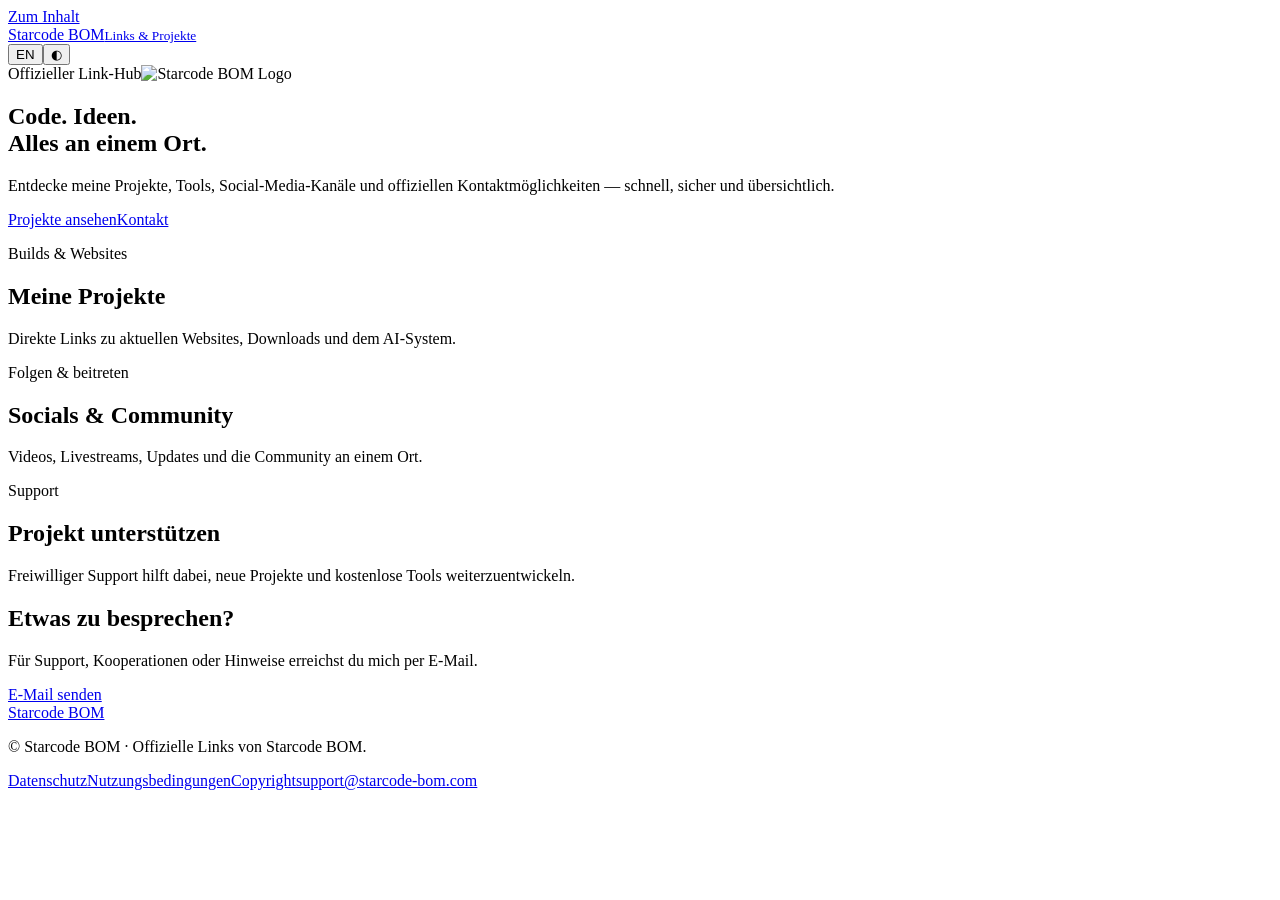
==== docs/index.html @ 37e94f0f "Add files via upload" ====
<!doctype html><html lang="de"><head><meta charset="utf-8"><meta name="viewport" content="width=device-width,initial-scale=1"><meta name="description" content="Alle offiziellen Projekte, Social-Media-Profile und Kontaktmöglichkeiten von Starcode BOM."><meta name="theme-color" content="#07090d"><meta property="og:title" content="Starcode BOM — Links & Projekte"><meta property="og:description" content="Projekte, Tools, Socials und Kontakt — alles an einem Ort."><meta property="og:type" content="website"><title>Starcode BOM — Links & Projekte</title><link rel="icon" href="assets/img/favicon.svg" type="image/svg+xml"><link rel="stylesheet" href="assets/css/base.css"></head><body data-page="home">
<a class="skip" href="#content">Zum Inhalt</a><div class="background" aria-hidden="true"><span class="orb one"></span><span class="orb two"></span><span class="orb three"></span></div>
<header class="header"><nav class="nav container" aria-label="Hauptnavigation"><a class="brand" href="index.html"><img src="assets/img/logo.svg" alt=""><span>Starcode BOM<small data-t="tag">Links & Projekte</small></span></a><div class="nav-actions"><button class="control" type="button" data-lang>EN</button><button class="control icon" type="button" data-theme aria-label="Farbschema wechseln">◐</button></div></nav></header>
<main id="content"><section class="hero container"><span class="pill reveal"><span class="dot"></span><span data-t="status">Offizieller Link-Hub</span></span><img class="hero-logo reveal" src="assets/img/logo.svg" alt="Starcode BOM Logo"><h1 class="reveal"><span data-t="titleA">Code. Ideen.</span><br><span class="gradient" data-t="titleB">Alles an einem Ort.</span></h1><p class="hero-copy reveal" data-t="hero">Entdecke meine Projekte, Tools, Social-Media-Kanäle und offiziellen Kontaktmöglichkeiten — schnell, sicher und übersichtlich.</p><div class="actions reveal"><a class="button primary" href="#projects" data-t="projectsBtn">Projekte ansehen</a><a class="button" href="#contact" data-t="contactBtn">Kontakt</a></div></section>
<section class="section container" id="projects"><div class="section-head reveal"><div><p class="eyebrow" data-t="projectsEye">Builds & Websites</p><h2 data-t="projectsTitle">Meine Projekte</h2></div><p data-t="projectsCopy">Direkte Links zu aktuellen Websites, Downloads und dem AI-System.</p></div><div class="grid" data-grid="project"></div></section>
<section class="section container"><div class="section-head reveal"><div><p class="eyebrow" data-t="socialEye">Folgen & beitreten</p><h2 data-t="socialTitle">Socials & Community</h2></div><p data-t="socialCopy">Videos, Livestreams, Updates und die Community an einem Ort.</p></div><div class="grid" data-grid="social"></div></section>
<section class="section container"><div class="section-head reveal"><div><p class="eyebrow" data-t="supportEye">Support</p><h2 data-t="supportTitle">Projekt unterstützen</h2></div><p data-t="supportCopy">Freiwilliger Support hilft dabei, neue Projekte und kostenlose Tools weiterzuentwickeln.</p></div><div class="grid" data-grid="support"></div></section>
<section class="section container" id="contact"><div class="contact reveal"><div><h2 data-t="contactTitle">Etwas zu besprechen?</h2><p data-t="contactCopy">Für Support, Kooperationen oder Hinweise erreichst du mich per E-Mail.</p></div><a class="button primary" data-email href="mailto:support@starcode-bom.com" data-t="emailBtn">E-Mail senden</a></div></section></main>
<footer class="footer"><div class="container footer-inner"><div><a class="brand" href="index.html"><img src="assets/img/logo.svg" alt=""><span>Starcode BOM</span></a><p class="footer-note">© <span data-year></span> Starcode BOM · <span data-t="footer">Offizielle Links von Starcode BOM.</span></p></div><div class="footer-links"><a href="privacy.html" data-t="privacy">Datenschutz</a><a href="terms.html" data-t="terms">Nutzungsbedingungen</a><a href="copyright.html" data-t="copyright">Copyright</a><a data-email href="mailto:support@starcode-bom.com">support@starcode-bom.com</a></div></div></footer><div class="toast" role="status" aria-live="polite"></div><noscript><p class="container">Für Übersetzung, Theme und Link-Karten muss JavaScript aktiviert sein.</p></noscript><script type="module" src="assets/js/app.js"></script></body></html>
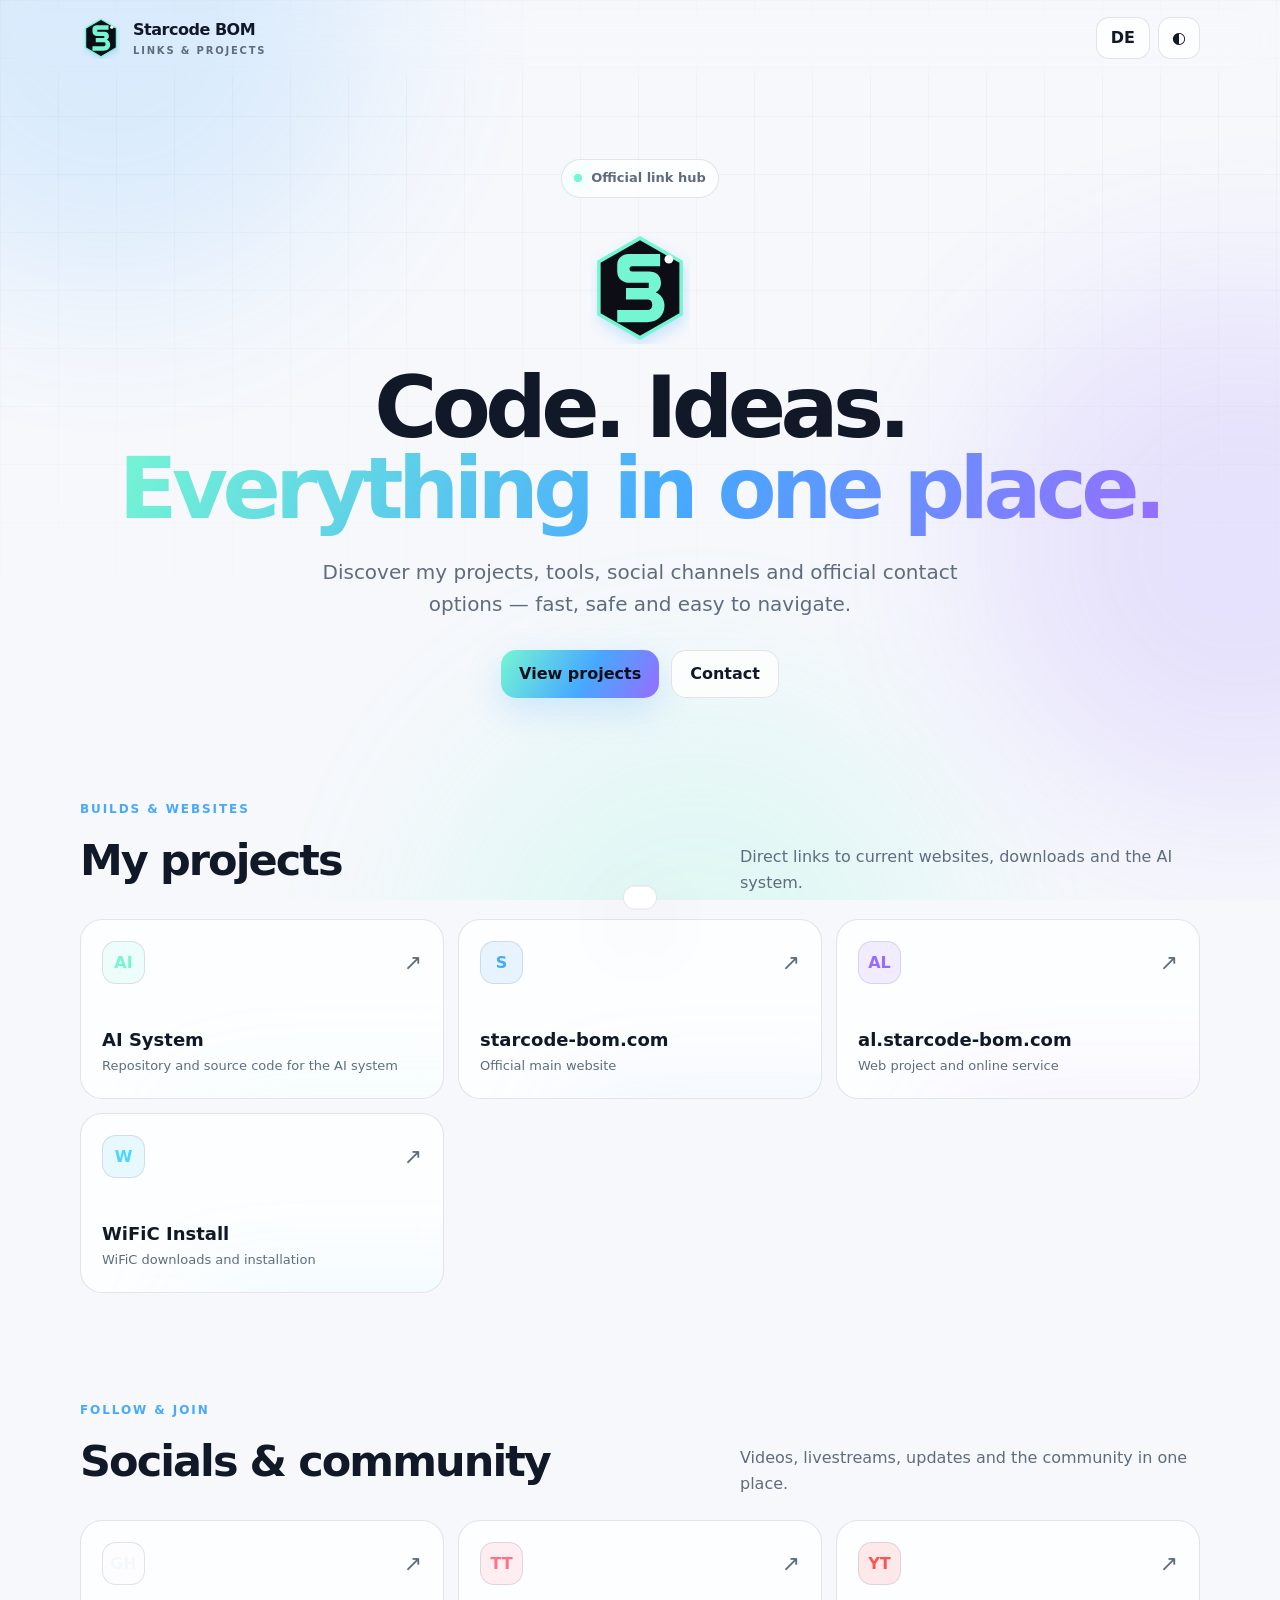
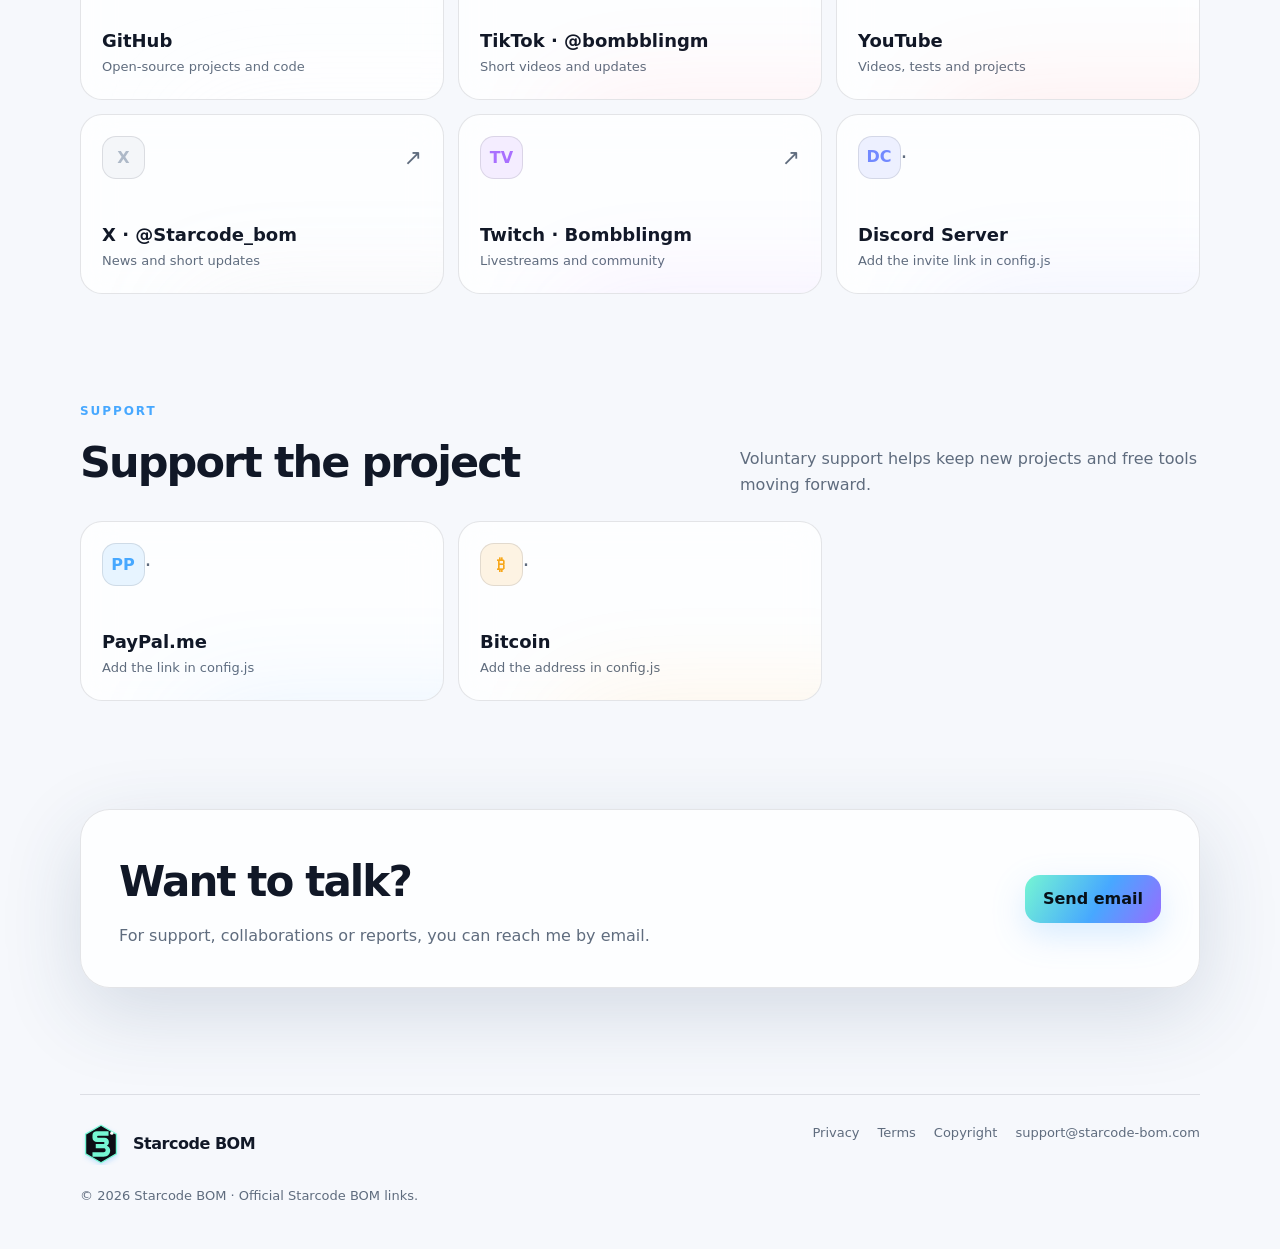
==== commit e4c0cf40: "Update index.html" ====
--- a/docs/index.html
+++ b/docs/index.html
@@ -1,9 +1,9 @@
-<!doctype html><html lang="de"><head><meta charset="utf-8"><meta name="viewport" content="width=device-width,initial-scale=1"><meta name="description" content="Alle offiziellen Projekte, Social-Media-Profile und Kontaktmöglichkeiten von Starcode BOM."><meta name="theme-color" content="#07090d"><meta property="og:title" content="Starcode BOM — Links & Projekte"><meta property="og:description" content="Projekte, Tools, Socials und Kontakt — alles an einem Ort."><meta property="og:type" content="website"><title>Starcode BOM — Links & Projekte</title><link rel="icon" href="assets/img/favicon.svg" type="image/svg+xml"><link rel="stylesheet" href="assets/css/base.css"></head><body data-page="home">
+<!doctype html><html lang="de"><head><meta charset="utf-8"><meta name="viewport" content="width=device-width,initial-scale=1"><meta name="description" content="Alle offiziellen Projekte, Social-Media-Profile und Kontaktmöglichkeiten von Starcode BOM."><meta name="theme-color" content="#07090d"><meta property="og:title" content="Starcode BOM — Links & Projekte"><meta property="og:description" content="Projekte, Tools, Socials und Kontakt — alles an einem Ort."><meta property="og:type" content="website"><title>Starcode BOM — Links & Projekte</title><link rel="icon" href="./assets/img/favicon.svg" type="image/svg+xml"><link rel="stylesheet" href="./assets/css/base.css"></head><body data-page="home">
 <a class="skip" href="#content">Zum Inhalt</a><div class="background" aria-hidden="true"><span class="orb one"></span><span class="orb two"></span><span class="orb three"></span></div>
 <header class="header"><nav class="nav container" aria-label="Hauptnavigation"><a class="brand" href="index.html"><img src="assets/img/logo.svg" alt=""><span>Starcode BOM<small data-t="tag">Links & Projekte</small></span></a><div class="nav-actions"><button class="control" type="button" data-lang>EN</button><button class="control icon" type="button" data-theme aria-label="Farbschema wechseln">◐</button></div></nav></header>
-<main id="content"><section class="hero container"><span class="pill reveal"><span class="dot"></span><span data-t="status">Offizieller Link-Hub</span></span><img class="hero-logo reveal" src="assets/img/logo.svg" alt="Starcode BOM Logo"><h1 class="reveal"><span data-t="titleA">Code. Ideen.</span><br><span class="gradient" data-t="titleB">Alles an einem Ort.</span></h1><p class="hero-copy reveal" data-t="hero">Entdecke meine Projekte, Tools, Social-Media-Kanäle und offiziellen Kontaktmöglichkeiten — schnell, sicher und übersichtlich.</p><div class="actions reveal"><a class="button primary" href="#projects" data-t="projectsBtn">Projekte ansehen</a><a class="button" href="#contact" data-t="contactBtn">Kontakt</a></div></section>
+<main id="content"><section class="hero container"><span class="pill reveal"><span class="dot"></span><span data-t="status">Offizieller Link-Hub</span></span><img class="hero-logo reveal" src="./assets/img/logo.svg" alt="Starcode BOM Logo"><h1 class="reveal"><span data-t="titleA">Code. Ideen.</span><br><span class="gradient" data-t="titleB">Alles an einem Ort.</span></h1><p class="hero-copy reveal" data-t="hero">Entdecke meine Projekte, Tools, Social-Media-Kanäle und offiziellen Kontaktmöglichkeiten — schnell, sicher und übersichtlich.</p><div class="actions reveal"><a class="button primary" href="#projects" data-t="projectsBtn">Projekte ansehen</a><a class="button" href="#contact" data-t="contactBtn">Kontakt</a></div></section>
 <section class="section container" id="projects"><div class="section-head reveal"><div><p class="eyebrow" data-t="projectsEye">Builds & Websites</p><h2 data-t="projectsTitle">Meine Projekte</h2></div><p data-t="projectsCopy">Direkte Links zu aktuellen Websites, Downloads und dem AI-System.</p></div><div class="grid" data-grid="project"></div></section>
 <section class="section container"><div class="section-head reveal"><div><p class="eyebrow" data-t="socialEye">Folgen & beitreten</p><h2 data-t="socialTitle">Socials & Community</h2></div><p data-t="socialCopy">Videos, Livestreams, Updates und die Community an einem Ort.</p></div><div class="grid" data-grid="social"></div></section>
 <section class="section container"><div class="section-head reveal"><div><p class="eyebrow" data-t="supportEye">Support</p><h2 data-t="supportTitle">Projekt unterstützen</h2></div><p data-t="supportCopy">Freiwilliger Support hilft dabei, neue Projekte und kostenlose Tools weiterzuentwickeln.</p></div><div class="grid" data-grid="support"></div></section>
 <section class="section container" id="contact"><div class="contact reveal"><div><h2 data-t="contactTitle">Etwas zu besprechen?</h2><p data-t="contactCopy">Für Support, Kooperationen oder Hinweise erreichst du mich per E-Mail.</p></div><a class="button primary" data-email href="mailto:support@starcode-bom.com" data-t="emailBtn">E-Mail senden</a></div></section></main>
-<footer class="footer"><div class="container footer-inner"><div><a class="brand" href="index.html"><img src="assets/img/logo.svg" alt=""><span>Starcode BOM</span></a><p class="footer-note">© <span data-year></span> Starcode BOM · <span data-t="footer">Offizielle Links von Starcode BOM.</span></p></div><div class="footer-links"><a href="privacy.html" data-t="privacy">Datenschutz</a><a href="terms.html" data-t="terms">Nutzungsbedingungen</a><a href="copyright.html" data-t="copyright">Copyright</a><a data-email href="mailto:support@starcode-bom.com">support@starcode-bom.com</a></div></div></footer><div class="toast" role="status" aria-live="polite"></div><noscript><p class="container">Für Übersetzung, Theme und Link-Karten muss JavaScript aktiviert sein.</p></noscript><script type="module" src="assets/js/app.js"></script></body></html>
+<footer class="footer"><div class="container footer-inner"><div><a class="brand" href="index.html"><img src="assets/img/logo.svg" alt=""><span>Starcode BOM</span></a><p class="footer-note">© <span data-year></span> Starcode BOM · <span data-t="footer">Offizielle Links von Starcode BOM.</span></p></div><div class="footer-links"><a href="./privacy.html" data-t="privacy">Datenschutz</a><a href="terms.html" data-t="terms">Nutzungsbedingungen</a><a href="./copyright.html" data-t="copyright">Copyright</a><a data-email href="mailto:support@starcode-bom.com">support@starcode-bom.com</a></div></div></footer><div class="toast" role="status" aria-live="polite"></div><noscript><p class="container">Für Übersetzung, Theme und Link-Karten muss JavaScript aktiviert sein.</p></noscript><script type="module" src="assets/js/app.js"></script></body></html>
--- a/docs/assets/css/base.css
+++ b/docs/assets/css/base.css
@@ -0,0 +1,2 @@
+@import url("tokens.css");@import url("components.css");@import url("animations.css");@import url("responsive.css");
+*,*:before,*:after{box-sizing:border-box}html{scroll-behavior:smooth}body{margin:0;min-height:100vh;overflow-x:hidden;background:var(--bg);color:var(--text);font-family:Inter,ui-sans-serif,system-ui,-apple-system,"Segoe UI",sans-serif;line-height:1.6;-webkit-font-smoothing:antialiased}a{color:inherit}button{font:inherit}img{display:block;max-width:100%}::selection{background:rgba(71,168,255,.35)}.container{width:min(calc(100% - 40px),var(--max));margin-inline:auto}.skip{position:fixed;top:-80px;left:16px;z-index:99;padding:10px 14px;border-radius:10px;background:var(--text);color:var(--bg)}.skip:focus{top:16px}.background{position:fixed;inset:0;z-index:-2;overflow:hidden;pointer-events:none}.background:before{content:"";position:absolute;inset:0;background-image:linear-gradient(var(--line) 1px,transparent 1px),linear-gradient(90deg,var(--line) 1px,transparent 1px);background-size:58px 58px;mask-image:linear-gradient(#000,transparent 80%);opacity:.34}.orb{position:absolute;width:520px;height:520px;border-radius:50%;filter:blur(90px);opacity:.16}.orb.one{background:var(--blue);top:-240px;left:-150px}.orb.two{background:var(--purple);right:-220px;top:32%}.orb.three{background:var(--mint);left:34%;bottom:-320px}
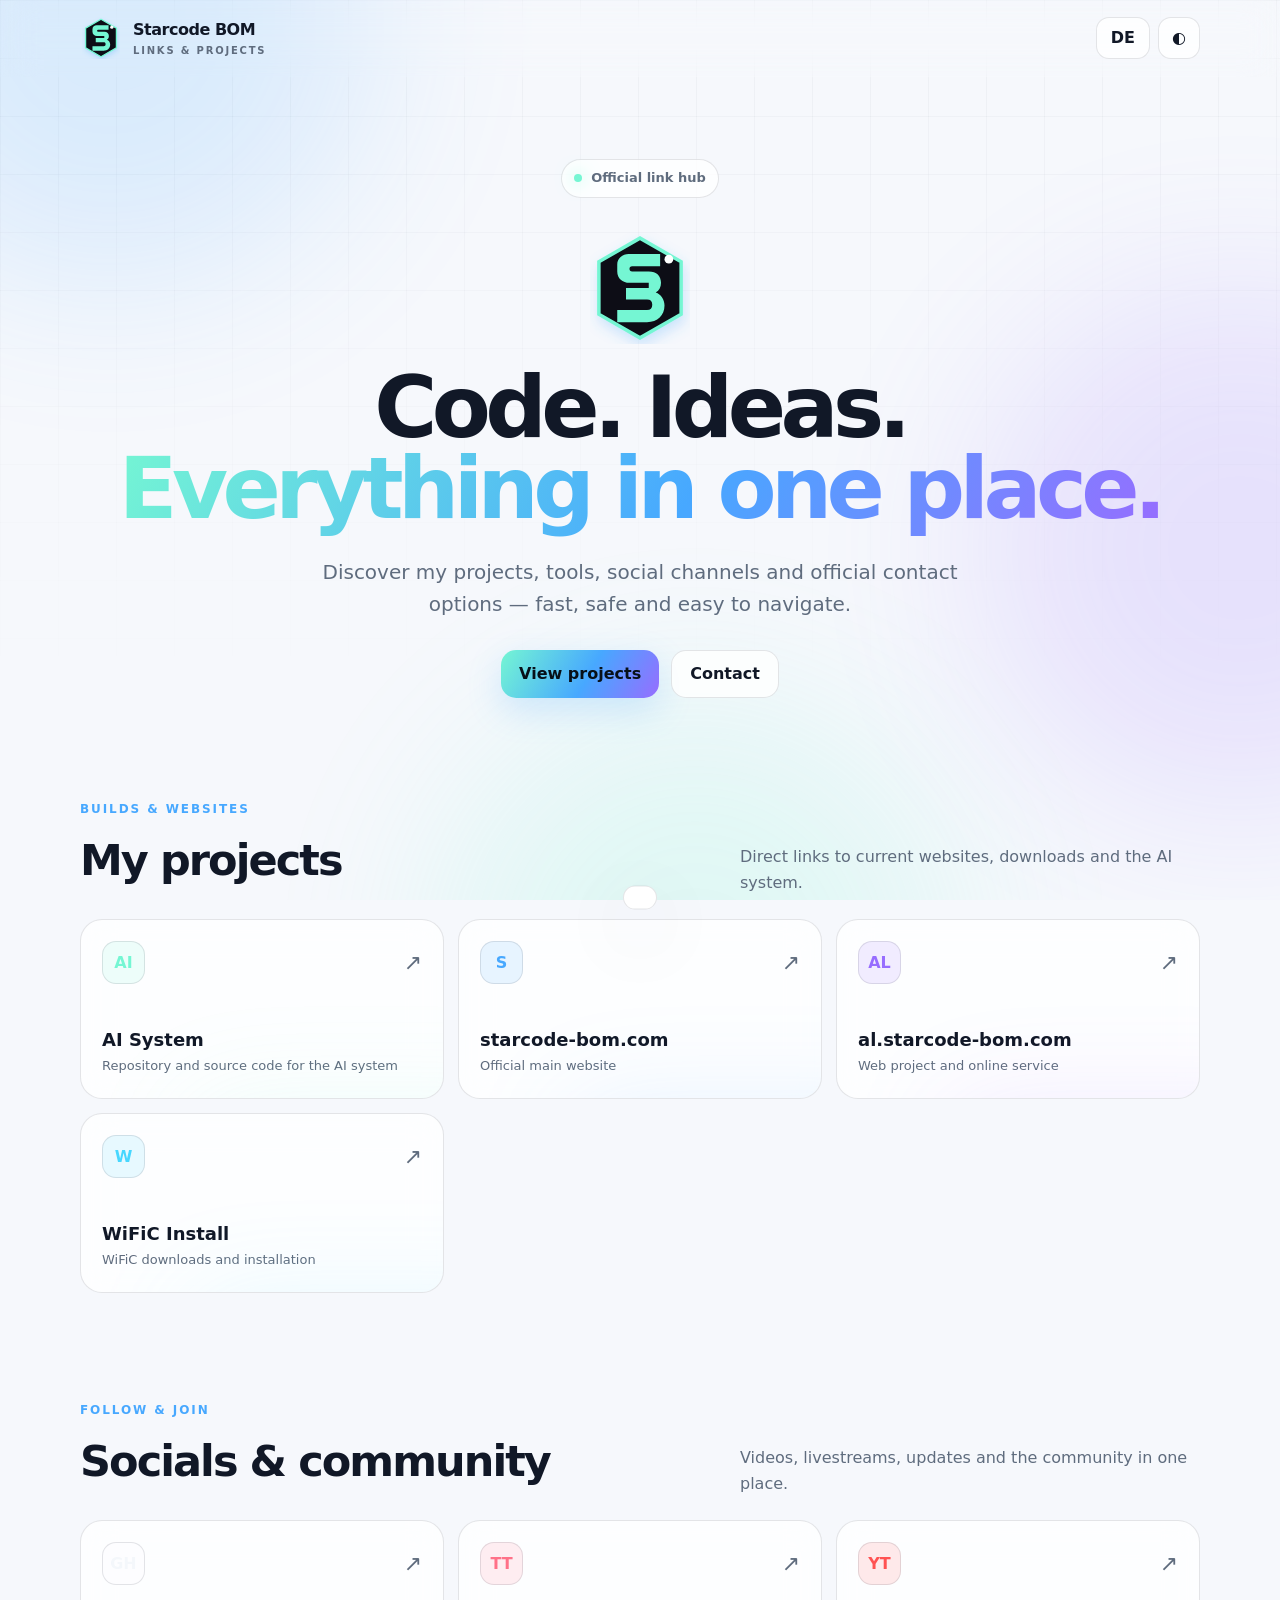
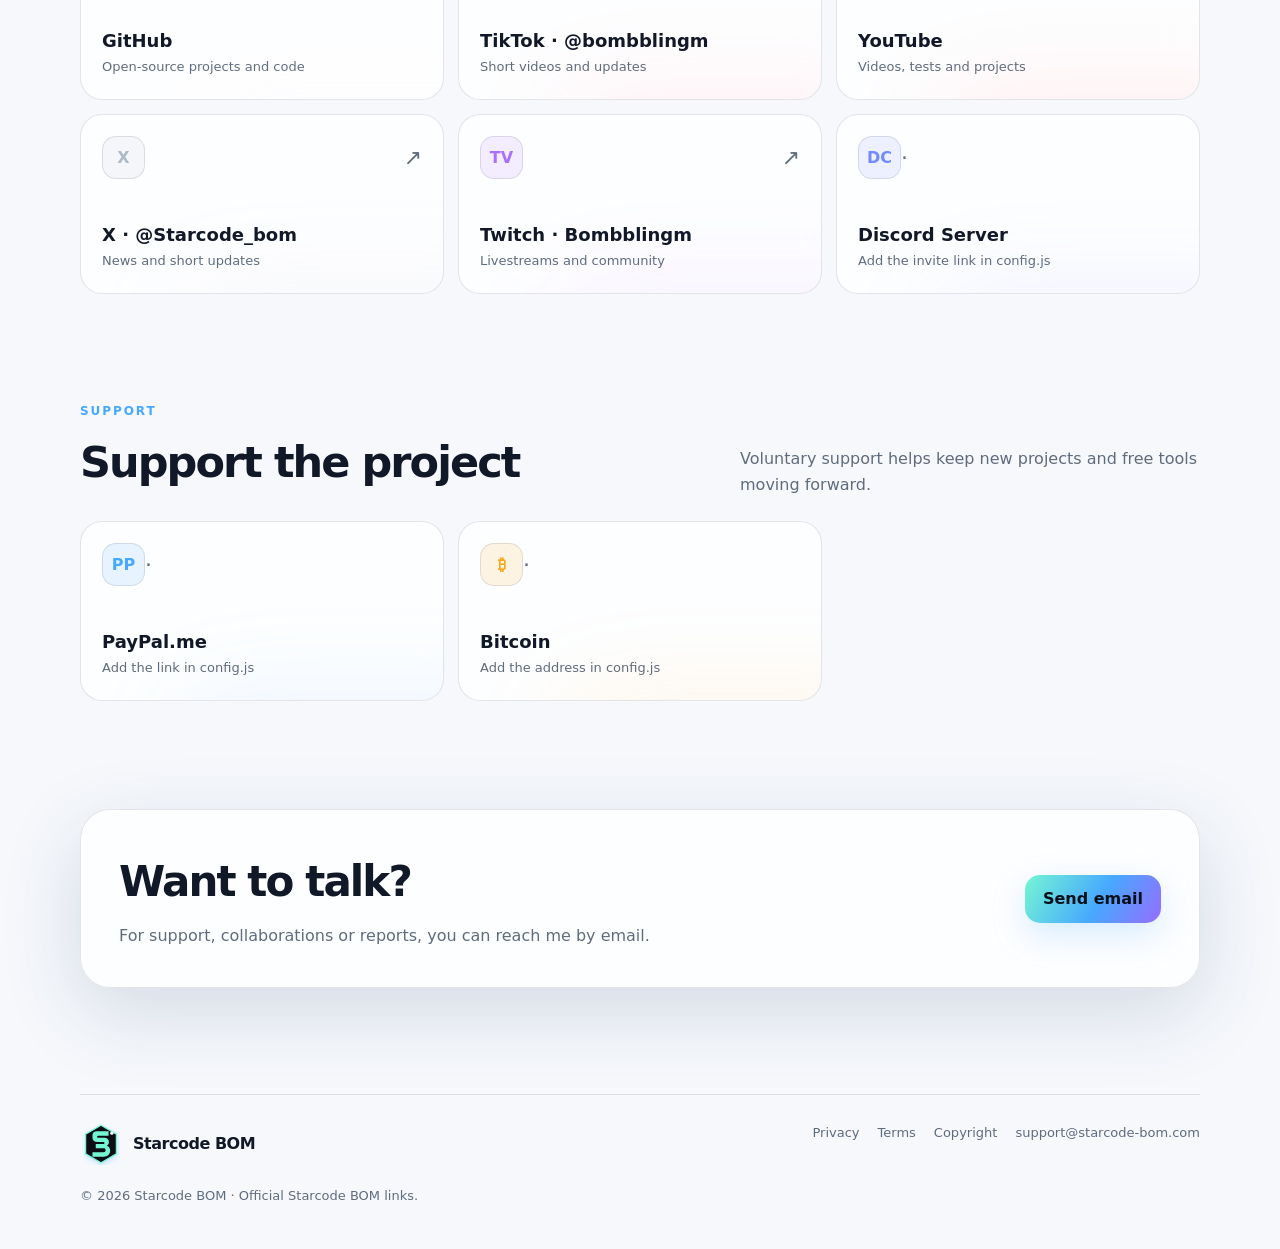
==== commit 2676b0cd: "Add files via upload" ====
--- a/docs/index.html
+++ b/docs/index.html
@@ -1,9 +1,9 @@
 <!doctype html><html lang="de"><head><meta charset="utf-8"><meta name="viewport" content="width=device-width,initial-scale=1"><meta name="description" content="Alle offiziellen Projekte, Social-Media-Profile und Kontaktmöglichkeiten von Starcode BOM."><meta name="theme-color" content="#07090d"><meta property="og:title" content="Starcode BOM — Links & Projekte"><meta property="og:description" content="Projekte, Tools, Socials und Kontakt — alles an einem Ort."><meta property="og:type" content="website"><title>Starcode BOM — Links & Projekte</title><link rel="icon" href="./assets/img/favicon.svg" type="image/svg+xml"><link rel="stylesheet" href="./assets/css/base.css"></head><body data-page="home">
 <a class="skip" href="#content">Zum Inhalt</a><div class="background" aria-hidden="true"><span class="orb one"></span><span class="orb two"></span><span class="orb three"></span></div>
-<header class="header"><nav class="nav container" aria-label="Hauptnavigation"><a class="brand" href="index.html"><img src="assets/img/logo.svg" alt=""><span>Starcode BOM<small data-t="tag">Links & Projekte</small></span></a><div class="nav-actions"><button class="control" type="button" data-lang>EN</button><button class="control icon" type="button" data-theme aria-label="Farbschema wechseln">◐</button></div></nav></header>
+<header class="header"><nav class="nav container" aria-label="Hauptnavigation"><a class="brand" href="./index.html"><img src="./assets/img/logo.svg" alt=""><span>Starcode BOM<small data-t="tag">Links & Projekte</small></span></a><div class="nav-actions"><button class="control" type="button" data-lang>EN</button><button class="control icon" type="button" data-theme aria-label="Farbschema wechseln">◐</button></div></nav></header>
 <main id="content"><section class="hero container"><span class="pill reveal"><span class="dot"></span><span data-t="status">Offizieller Link-Hub</span></span><img class="hero-logo reveal" src="./assets/img/logo.svg" alt="Starcode BOM Logo"><h1 class="reveal"><span data-t="titleA">Code. Ideen.</span><br><span class="gradient" data-t="titleB">Alles an einem Ort.</span></h1><p class="hero-copy reveal" data-t="hero">Entdecke meine Projekte, Tools, Social-Media-Kanäle und offiziellen Kontaktmöglichkeiten — schnell, sicher und übersichtlich.</p><div class="actions reveal"><a class="button primary" href="#projects" data-t="projectsBtn">Projekte ansehen</a><a class="button" href="#contact" data-t="contactBtn">Kontakt</a></div></section>
 <section class="section container" id="projects"><div class="section-head reveal"><div><p class="eyebrow" data-t="projectsEye">Builds & Websites</p><h2 data-t="projectsTitle">Meine Projekte</h2></div><p data-t="projectsCopy">Direkte Links zu aktuellen Websites, Downloads und dem AI-System.</p></div><div class="grid" data-grid="project"></div></section>
 <section class="section container"><div class="section-head reveal"><div><p class="eyebrow" data-t="socialEye">Folgen & beitreten</p><h2 data-t="socialTitle">Socials & Community</h2></div><p data-t="socialCopy">Videos, Livestreams, Updates und die Community an einem Ort.</p></div><div class="grid" data-grid="social"></div></section>
 <section class="section container"><div class="section-head reveal"><div><p class="eyebrow" data-t="supportEye">Support</p><h2 data-t="supportTitle">Projekt unterstützen</h2></div><p data-t="supportCopy">Freiwilliger Support hilft dabei, neue Projekte und kostenlose Tools weiterzuentwickeln.</p></div><div class="grid" data-grid="support"></div></section>
 <section class="section container" id="contact"><div class="contact reveal"><div><h2 data-t="contactTitle">Etwas zu besprechen?</h2><p data-t="contactCopy">Für Support, Kooperationen oder Hinweise erreichst du mich per E-Mail.</p></div><a class="button primary" data-email href="mailto:support@starcode-bom.com" data-t="emailBtn">E-Mail senden</a></div></section></main>
-<footer class="footer"><div class="container footer-inner"><div><a class="brand" href="index.html"><img src="assets/img/logo.svg" alt=""><span>Starcode BOM</span></a><p class="footer-note">© <span data-year></span> Starcode BOM · <span data-t="footer">Offizielle Links von Starcode BOM.</span></p></div><div class="footer-links"><a href="./privacy.html" data-t="privacy">Datenschutz</a><a href="terms.html" data-t="terms">Nutzungsbedingungen</a><a href="./copyright.html" data-t="copyright">Copyright</a><a data-email href="mailto:support@starcode-bom.com">support@starcode-bom.com</a></div></div></footer><div class="toast" role="status" aria-live="polite"></div><noscript><p class="container">Für Übersetzung, Theme und Link-Karten muss JavaScript aktiviert sein.</p></noscript><script type="module" src="assets/js/app.js"></script></body></html>
+<footer class="footer"><div class="container footer-inner"><div><a class="brand" href="./index.html"><img src="./assets/img/logo.svg" alt=""><span>Starcode BOM</span></a><p class="footer-note">© <span data-year></span> Starcode BOM · <span data-t="footer">Offizielle Links von Starcode BOM.</span></p></div><div class="footer-links"><a href="./privacy.html" data-t="privacy">Datenschutz</a><a href="./terms.html" data-t="terms">Nutzungsbedingungen</a><a href="./copyright.html" data-t="copyright">Copyright</a><a data-email href="mailto:support@starcode-bom.com">support@starcode-bom.com</a></div></div></footer><div class="toast" role="status" aria-live="polite"></div><noscript><p class="container">Für Übersetzung, Theme und Link-Karten muss JavaScript aktiviert sein.</p></noscript><script type="module" src="./assets/js/app.js"></script></body></html>
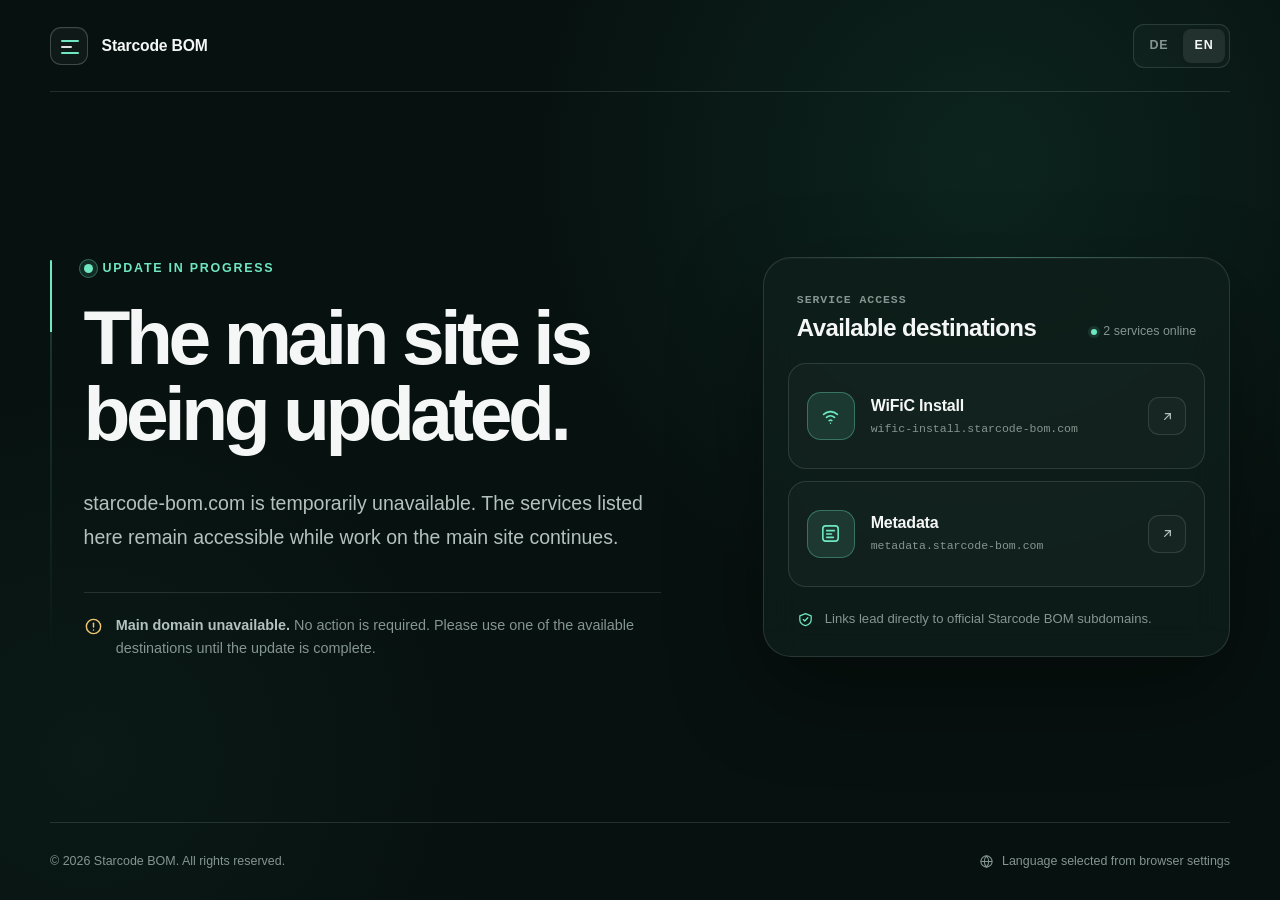
==== commit 180c13fa: "Add files via upload" ====
--- a/docs/index.html
+++ b/docs/index.html
@@ -1,9 +1,1171 @@
-<!doctype html><html lang="de"><head><meta charset="utf-8"><meta name="viewport" content="width=device-width,initial-scale=1"><meta name="description" content="Alle offiziellen Projekte, Social-Media-Profile und Kontaktmöglichkeiten von Starcode BOM."><meta name="theme-color" content="#07090d"><meta property="og:title" content="Starcode BOM — Links & Projekte"><meta property="og:description" content="Projekte, Tools, Socials und Kontakt — alles an einem Ort."><meta property="og:type" content="website"><title>Starcode BOM — Links & Projekte</title><link rel="icon" href="./assets/img/favicon.svg" type="image/svg+xml"><link rel="stylesheet" href="./assets/css/base.css"></head><body data-page="home">
-<a class="skip" href="#content">Zum Inhalt</a><div class="background" aria-hidden="true"><span class="orb one"></span><span class="orb two"></span><span class="orb three"></span></div>
-<header class="header"><nav class="nav container" aria-label="Hauptnavigation"><a class="brand" href="./index.html"><img src="./assets/img/logo.svg" alt=""><span>Starcode BOM<small data-t="tag">Links & Projekte</small></span></a><div class="nav-actions"><button class="control" type="button" data-lang>EN</button><button class="control icon" type="button" data-theme aria-label="Farbschema wechseln">◐</button></div></nav></header>
-<main id="content"><section class="hero container"><span class="pill reveal"><span class="dot"></span><span data-t="status">Offizieller Link-Hub</span></span><img class="hero-logo reveal" src="./assets/img/logo.svg" alt="Starcode BOM Logo"><h1 class="reveal"><span data-t="titleA">Code. Ideen.</span><br><span class="gradient" data-t="titleB">Alles an einem Ort.</span></h1><p class="hero-copy reveal" data-t="hero">Entdecke meine Projekte, Tools, Social-Media-Kanäle und offiziellen Kontaktmöglichkeiten — schnell, sicher und übersichtlich.</p><div class="actions reveal"><a class="button primary" href="#projects" data-t="projectsBtn">Projekte ansehen</a><a class="button" href="#contact" data-t="contactBtn">Kontakt</a></div></section>
-<section class="section container" id="projects"><div class="section-head reveal"><div><p class="eyebrow" data-t="projectsEye">Builds & Websites</p><h2 data-t="projectsTitle">Meine Projekte</h2></div><p data-t="projectsCopy">Direkte Links zu aktuellen Websites, Downloads und dem AI-System.</p></div><div class="grid" data-grid="project"></div></section>
-<section class="section container"><div class="section-head reveal"><div><p class="eyebrow" data-t="socialEye">Folgen & beitreten</p><h2 data-t="socialTitle">Socials & Community</h2></div><p data-t="socialCopy">Videos, Livestreams, Updates und die Community an einem Ort.</p></div><div class="grid" data-grid="social"></div></section>
-<section class="section container"><div class="section-head reveal"><div><p class="eyebrow" data-t="supportEye">Support</p><h2 data-t="supportTitle">Projekt unterstützen</h2></div><p data-t="supportCopy">Freiwilliger Support hilft dabei, neue Projekte und kostenlose Tools weiterzuentwickeln.</p></div><div class="grid" data-grid="support"></div></section>
-<section class="section container" id="contact"><div class="contact reveal"><div><h2 data-t="contactTitle">Etwas zu besprechen?</h2><p data-t="contactCopy">Für Support, Kooperationen oder Hinweise erreichst du mich per E-Mail.</p></div><a class="button primary" data-email href="mailto:support@starcode-bom.com" data-t="emailBtn">E-Mail senden</a></div></section></main>
-<footer class="footer"><div class="container footer-inner"><div><a class="brand" href="./index.html"><img src="./assets/img/logo.svg" alt=""><span>Starcode BOM</span></a><p class="footer-note">© <span data-year></span> Starcode BOM · <span data-t="footer">Offizielle Links von Starcode BOM.</span></p></div><div class="footer-links"><a href="./privacy.html" data-t="privacy">Datenschutz</a><a href="./terms.html" data-t="terms">Nutzungsbedingungen</a><a href="./copyright.html" data-t="copyright">Copyright</a><a data-email href="mailto:support@starcode-bom.com">support@starcode-bom.com</a></div></div></footer><div class="toast" role="status" aria-live="polite"></div><noscript><p class="container">Für Übersetzung, Theme und Link-Karten muss JavaScript aktiviert sein.</p></noscript><script type="module" src="./assets/js/app.js"></script></body></html>
+<!doctype html>
+<html lang="en" class="no-js">
+<head>
+  <meta charset="utf-8">
+  <meta name="viewport" content="width=device-width, initial-scale=1, viewport-fit=cover">
+  <meta name="color-scheme" content="dark">
+  <meta name="theme-color" content="#07110f">
+  <meta name="referrer" content="no-referrer">
+  <meta name="robots" content="noindex, nofollow">
+  <meta name="description" content="The Starcode BOM main domain is temporarily unavailable while the site is being updated. Alternative services remain available.">
+  <title>Site update | Starcode BOM</title>
+
+  <link
+    rel="icon"
+    type="image/svg+xml"
+    href="data:image/svg+xml,%3Csvg xmlns='http://www.w3.org/2000/svg' viewBox='0 0 64 64'%3E%3Crect width='64' height='64' rx='15' fill='%2307110f'/%3E%3Cpath d='M18 20h28M18 32h18M18 44h28' fill='none' stroke='%236ee7c2' stroke-width='5' stroke-linecap='round'/%3E%3Ccircle cx='45' cy='32' r='4' fill='%23f4f7f5'/%3E%3C/svg%3E"
+  >
+
+  <script>
+    (function () {
+      var browserLanguage = (navigator.language || navigator.userLanguage || "en").toLowerCase();
+      var initialLanguage = browserLanguage.indexOf("de") === 0 ? "de" : "en";
+      window.__starcodeInitialLanguage = initialLanguage;
+      document.documentElement.lang = initialLanguage;
+      document.documentElement.className = "js";
+    }());
+  </script>
+
+  <style>
+    :root {
+      --page: #07110f;
+      --page-raised: #0a1714;
+      --surface: rgba(15, 31, 27, 0.76);
+      --surface-solid: #0f1f1b;
+      --surface-hover: #132923;
+      --line: rgba(225, 244, 237, 0.13);
+      --line-strong: rgba(225, 244, 237, 0.22);
+      --text: #f4f7f5;
+      --text-soft: #b4c2bd;
+      --text-muted: #85958f;
+      --accent: #6ee7c2;
+      --accent-soft: rgba(110, 231, 194, 0.12);
+      --accent-line: rgba(110, 231, 194, 0.34);
+      --warning: #f0c675;
+      --warning-soft: rgba(240, 198, 117, 0.1);
+      --shadow: 0 34px 90px rgba(0, 0, 0, 0.34);
+      --content-width: 1180px;
+      --radius-large: 28px;
+      --radius-medium: 18px;
+      --radius-small: 12px;
+      --ease: cubic-bezier(0.22, 1, 0.36, 1);
+      --font-sans: Inter, ui-sans-serif, -apple-system, BlinkMacSystemFont, "Segoe UI", Roboto, Helvetica, Arial, sans-serif;
+      --font-mono: "SFMono-Regular", Consolas, "Liberation Mono", Menlo, monospace;
+    }
+
+    *,
+    *::before,
+    *::after {
+      box-sizing: border-box;
+    }
+
+    html {
+      min-width: 320px;
+      min-height: 100%;
+      background: var(--page);
+      scroll-behavior: smooth;
+      -webkit-text-size-adjust: 100%;
+      text-size-adjust: 100%;
+    }
+
+    body {
+      min-width: 320px;
+      min-height: 100vh;
+      min-height: 100svh;
+      margin: 0;
+      overflow-x: hidden;
+      color: var(--text);
+      background:
+        radial-gradient(circle at 77% 18%, rgba(39, 122, 98, 0.18), transparent 30rem),
+        radial-gradient(circle at 7% 84%, rgba(33, 83, 69, 0.13), transparent 26rem),
+        var(--page);
+      font-family: var(--font-sans);
+      font-size: 1rem;
+      line-height: 1.6;
+      -webkit-font-smoothing: antialiased;
+      text-rendering: optimizeLegibility;
+    }
+
+    body::before {
+      position: fixed;
+      inset: 0;
+      z-index: -2;
+      pointer-events: none;
+      content: "";
+      opacity: 0.28;
+      background-image:
+        linear-gradient(rgba(229, 245, 239, 0.035) 1px, transparent 1px),
+        linear-gradient(90deg, rgba(229, 245, 239, 0.035) 1px, transparent 1px);
+      background-size: 72px 72px;
+      mask-image: linear-gradient(to bottom, black, transparent 82%);
+      -webkit-mask-image: linear-gradient(to bottom, black, transparent 82%);
+    }
+
+    body::after {
+      position: fixed;
+      top: -16rem;
+      right: -15rem;
+      z-index: -1;
+      width: 39rem;
+      height: 39rem;
+      border: 1px solid rgba(110, 231, 194, 0.09);
+      border-radius: 50%;
+      box-shadow:
+        0 0 0 6rem rgba(110, 231, 194, 0.018),
+        0 0 0 12rem rgba(110, 231, 194, 0.012);
+      pointer-events: none;
+      content: "";
+    }
+
+    ::selection {
+      color: #06100d;
+      background: var(--accent);
+    }
+
+    a,
+    button {
+      -webkit-tap-highlight-color: transparent;
+    }
+
+    a {
+      color: inherit;
+    }
+
+    button {
+      font: inherit;
+    }
+
+    svg {
+      display: block;
+      flex: 0 0 auto;
+    }
+
+    .skip-link {
+      position: fixed;
+      top: 0.8rem;
+      left: 0.8rem;
+      z-index: 50;
+      padding: 0.72rem 1rem;
+      border: 1px solid var(--accent-line);
+      border-radius: 10px;
+      color: var(--page);
+      background: var(--accent);
+      font-size: 0.9rem;
+      font-weight: 720;
+      text-decoration: none;
+      transform: translateY(-160%);
+      transition: transform 180ms ease;
+    }
+
+    .skip-link:focus {
+      outline: none;
+      transform: translateY(0);
+    }
+
+    .page-shell {
+      position: relative;
+      display: grid;
+      grid-template-rows: auto 1fr auto;
+      min-height: 100vh;
+      min-height: 100svh;
+    }
+
+    .site-header,
+    .site-main,
+    .site-footer {
+      width: min(calc(100% - 3rem), var(--content-width));
+      margin-inline: auto;
+    }
+
+    .site-header {
+      display: flex;
+      align-items: center;
+      justify-content: space-between;
+      min-height: 92px;
+      padding-block: 1.25rem;
+      border-bottom: 1px solid var(--line);
+    }
+
+    .brand {
+      display: inline-flex;
+      align-items: center;
+      gap: 0.85rem;
+      min-width: 0;
+      color: var(--text);
+      text-decoration: none;
+    }
+
+    .brand-mark {
+      position: relative;
+      display: grid;
+      width: 38px;
+      height: 38px;
+      place-items: center;
+      overflow: hidden;
+      border: 1px solid var(--line-strong);
+      border-radius: 11px;
+      background: rgba(255, 255, 255, 0.035);
+      box-shadow: inset 0 1px 0 rgba(255, 255, 255, 0.04);
+    }
+
+    .brand-mark::before,
+    .brand-mark::after {
+      position: absolute;
+      left: 10px;
+      width: 18px;
+      height: 2px;
+      border-radius: 99px;
+      background: var(--accent);
+      content: "";
+    }
+
+    .brand-mark::before {
+      top: 12px;
+      box-shadow: 0 12px 0 var(--accent);
+    }
+
+    .brand-mark::after {
+      top: 18px;
+      width: 11px;
+      background: rgba(244, 247, 245, 0.9);
+    }
+
+    .brand-name {
+      overflow: hidden;
+      font-size: 0.98rem;
+      font-weight: 690;
+      letter-spacing: -0.01em;
+      text-overflow: ellipsis;
+      white-space: nowrap;
+    }
+
+    .language-control {
+      display: inline-flex;
+      align-items: center;
+      gap: 0.2rem;
+      padding: 0.25rem;
+      border: 1px solid var(--line);
+      border-radius: 11px;
+      background: rgba(255, 255, 255, 0.025);
+    }
+
+    .language-button {
+      min-width: 42px;
+      min-height: 34px;
+      padding: 0.38rem 0.65rem;
+      border: 0;
+      border-radius: 8px;
+      color: var(--text-muted);
+      background: transparent;
+      font-size: 0.78rem;
+      font-weight: 760;
+      letter-spacing: 0.06em;
+      cursor: pointer;
+      transition:
+        color 160ms ease,
+        background-color 160ms ease,
+        box-shadow 160ms ease;
+    }
+
+    .language-button:hover {
+      color: var(--text);
+    }
+
+    .language-button[aria-pressed="true"] {
+      color: var(--text);
+      background: rgba(255, 255, 255, 0.08);
+      box-shadow: 0 1px 4px rgba(0, 0, 0, 0.16);
+    }
+
+    .language-button:focus-visible,
+    .service-card:focus-visible,
+    .brand:focus-visible {
+      outline: 3px solid rgba(110, 231, 194, 0.38);
+      outline-offset: 4px;
+    }
+
+    .site-main {
+      display: flex;
+      align-items: center;
+      padding-block: clamp(3.5rem, 9vh, 7.5rem);
+    }
+
+    .status-layout {
+      display: grid;
+      grid-template-columns: minmax(0, 1.02fr) minmax(360px, 0.78fr);
+      gap: clamp(3.5rem, 8vw, 7.75rem);
+      width: 100%;
+      align-items: center;
+    }
+
+    .message-column {
+      position: relative;
+      max-width: 660px;
+      padding-left: 2.1rem;
+    }
+
+    .message-column::before {
+      position: absolute;
+      top: 0.28rem;
+      bottom: 0.35rem;
+      left: 0;
+      width: 2px;
+      border-radius: 999px;
+      background:
+        linear-gradient(
+          to bottom,
+          var(--accent) 0,
+          var(--accent) 4.5rem,
+          rgba(110, 231, 194, 0.18) 4.5rem,
+          rgba(110, 231, 194, 0) 100%
+        );
+      content: "";
+    }
+
+    .status-label {
+      display: inline-flex;
+      align-items: center;
+      gap: 0.62rem;
+      margin: 0 0 1.45rem;
+      color: var(--accent);
+      font-size: 0.78rem;
+      font-weight: 760;
+      letter-spacing: 0.14em;
+      line-height: 1.4;
+      text-transform: uppercase;
+    }
+
+    .status-indicator {
+      position: relative;
+      width: 9px;
+      height: 9px;
+      border-radius: 50%;
+      background: var(--accent);
+      box-shadow: 0 0 0 5px var(--accent-soft);
+    }
+
+    .status-indicator::after {
+      position: absolute;
+      inset: -5px;
+      border: 1px solid var(--accent-line);
+      border-radius: inherit;
+      content: "";
+      animation: status-pulse 2.8s ease-out infinite;
+    }
+
+    @keyframes status-pulse {
+      0% {
+        opacity: 0.9;
+        transform: scale(0.7);
+      }
+      70%,
+      100% {
+        opacity: 0;
+        transform: scale(1.75);
+      }
+    }
+
+    h1 {
+      max-width: 13ch;
+      margin: 0;
+      font-size: clamp(2.65rem, 6vw, 5.6rem);
+      font-weight: 645;
+      letter-spacing: -0.058em;
+      line-height: 0.98;
+      text-wrap: balance;
+    }
+
+    .lead {
+      max-width: 57ch;
+      margin: clamp(1.65rem, 3vw, 2.25rem) 0 0;
+      color: var(--text-soft);
+      font-size: clamp(1.06rem, 1.55vw, 1.22rem);
+      line-height: 1.72;
+      text-wrap: pretty;
+    }
+
+    .domain-state {
+      display: flex;
+      align-items: flex-start;
+      gap: 0.82rem;
+      max-width: 580px;
+      margin-top: 2.35rem;
+      padding-top: 1.35rem;
+      border-top: 1px solid var(--line);
+      color: var(--text-muted);
+      font-size: 0.9rem;
+      line-height: 1.55;
+    }
+
+    .domain-state svg {
+      width: 19px;
+      height: 19px;
+      margin-top: 0.15rem;
+      color: var(--warning);
+    }
+
+    .domain-state strong {
+      color: var(--text-soft);
+      font-weight: 650;
+    }
+
+    .services-panel {
+      position: relative;
+      padding: clamp(1.15rem, 2vw, 1.5rem);
+      border: 1px solid var(--line);
+      border-radius: var(--radius-large);
+      background: var(--surface);
+      box-shadow: var(--shadow), inset 0 1px 0 rgba(255, 255, 255, 0.035);
+      backdrop-filter: blur(18px);
+      -webkit-backdrop-filter: blur(18px);
+    }
+
+    .services-panel::before {
+      position: absolute;
+      top: -1px;
+      right: 2rem;
+      left: 2rem;
+      height: 1px;
+      background: linear-gradient(90deg, transparent, var(--accent-line), transparent);
+      content: "";
+    }
+
+    .services-header {
+      display: flex;
+      align-items: flex-end;
+      justify-content: space-between;
+      gap: 1rem;
+      padding: 0.55rem 0.55rem 1.25rem;
+    }
+
+    .services-kicker {
+      margin: 0 0 0.25rem;
+      color: var(--text-muted);
+      font-family: var(--font-mono);
+      font-size: 0.72rem;
+      font-weight: 600;
+      letter-spacing: 0.08em;
+      text-transform: uppercase;
+    }
+
+    .services-title {
+      margin: 0;
+      font-size: clamp(1.22rem, 2vw, 1.5rem);
+      font-weight: 650;
+      letter-spacing: -0.025em;
+      line-height: 1.25;
+    }
+
+    .service-count {
+      display: inline-flex;
+      align-items: center;
+      gap: 0.42rem;
+      flex: 0 0 auto;
+      padding-bottom: 0.1rem;
+      color: var(--text-muted);
+      font-size: 0.78rem;
+      white-space: nowrap;
+    }
+
+    .service-count::before {
+      width: 6px;
+      height: 6px;
+      border-radius: 50%;
+      background: var(--accent);
+      content: "";
+      box-shadow: 0 0 0 3px var(--accent-soft);
+    }
+
+    .services-list {
+      display: grid;
+      gap: 0.72rem;
+      margin: 0;
+      padding: 0;
+      list-style: none;
+    }
+
+    .service-card {
+      position: relative;
+      display: grid;
+      grid-template-columns: auto minmax(0, 1fr) auto;
+      gap: 1rem;
+      align-items: center;
+      min-height: 106px;
+      padding: 1.1rem;
+      overflow: hidden;
+      border: 1px solid var(--line);
+      border-radius: var(--radius-medium);
+      color: var(--text);
+      background: rgba(255, 255, 255, 0.024);
+      text-decoration: none;
+      transition:
+        transform 260ms var(--ease),
+        border-color 220ms ease,
+        background-color 220ms ease,
+        box-shadow 260ms var(--ease);
+    }
+
+    .service-card::after {
+      position: absolute;
+      inset: 0;
+      pointer-events: none;
+      border-radius: inherit;
+      background: linear-gradient(105deg, transparent 45%, rgba(110, 231, 194, 0.055));
+      content: "";
+      opacity: 0;
+      transition: opacity 220ms ease;
+    }
+
+    .service-card:hover {
+      z-index: 1;
+      border-color: var(--accent-line);
+      background: rgba(110, 231, 194, 0.055);
+      box-shadow: 0 16px 36px rgba(0, 0, 0, 0.18);
+      transform: translateY(-3px);
+    }
+
+    .service-card:hover::after {
+      opacity: 1;
+    }
+
+    .service-icon {
+      display: grid;
+      width: 48px;
+      height: 48px;
+      place-items: center;
+      border: 1px solid var(--accent-line);
+      border-radius: 14px;
+      color: var(--accent);
+      background: var(--accent-soft);
+    }
+
+    .service-icon svg {
+      width: 23px;
+      height: 23px;
+    }
+
+    .service-copy {
+      min-width: 0;
+    }
+
+    .service-name {
+      display: block;
+      overflow: hidden;
+      font-size: 1rem;
+      font-weight: 670;
+      letter-spacing: -0.012em;
+      line-height: 1.35;
+      text-overflow: ellipsis;
+      white-space: nowrap;
+    }
+
+    .service-url {
+      display: block;
+      overflow: hidden;
+      margin-top: 0.28rem;
+      color: var(--text-muted);
+      font-family: var(--font-mono);
+      font-size: 0.72rem;
+      line-height: 1.45;
+      text-overflow: ellipsis;
+      white-space: nowrap;
+    }
+
+    .service-action {
+      position: relative;
+      z-index: 1;
+      display: grid;
+      width: 38px;
+      height: 38px;
+      place-items: center;
+      border: 1px solid var(--line);
+      border-radius: 11px;
+      color: var(--text-soft);
+      background: rgba(255, 255, 255, 0.025);
+      transition:
+        color 180ms ease,
+        border-color 180ms ease,
+        background-color 180ms ease,
+        transform 240ms var(--ease);
+    }
+
+    .service-action svg {
+      width: 17px;
+      height: 17px;
+    }
+
+    .service-card:hover .service-action {
+      border-color: var(--accent-line);
+      color: var(--page);
+      background: var(--accent);
+      transform: translate(2px, -2px);
+    }
+
+    .panel-note {
+      display: flex;
+      gap: 0.68rem;
+      align-items: flex-start;
+      margin: 1rem 0 0;
+      padding: 0.4rem 0.55rem 0.15rem;
+      color: var(--text-muted);
+      font-size: 0.82rem;
+      line-height: 1.55;
+    }
+
+    .panel-note svg {
+      width: 17px;
+      height: 17px;
+      margin-top: 0.12rem;
+      color: var(--accent);
+    }
+
+    .site-footer {
+      display: flex;
+      align-items: center;
+      justify-content: space-between;
+      gap: 1.5rem;
+      min-height: 78px;
+      padding-block: 1.25rem;
+      border-top: 1px solid var(--line);
+      color: var(--text-muted);
+      font-size: 0.78rem;
+    }
+
+    .copyright,
+    .footer-note {
+      margin: 0;
+    }
+
+    .footer-note {
+      display: inline-flex;
+      align-items: center;
+      gap: 0.52rem;
+      text-align: right;
+    }
+
+    .footer-note svg {
+      width: 15px;
+      height: 15px;
+      color: var(--text-muted);
+    }
+
+    .no-js .language-control {
+      display: none;
+    }
+
+    @media (max-width: 940px) {
+      body::after {
+        top: -20rem;
+        right: -22rem;
+      }
+
+      .site-main {
+        align-items: flex-start;
+      }
+
+      .status-layout {
+        grid-template-columns: 1fr;
+        gap: 3.5rem;
+      }
+
+      .message-column {
+        max-width: 760px;
+      }
+
+      h1 {
+        max-width: 15ch;
+      }
+
+      .services-panel {
+        width: 100%;
+      }
+    }
+
+    @media (max-width: 640px) {
+      :root {
+        --radius-large: 22px;
+        --radius-medium: 15px;
+      }
+
+      body::before {
+        background-size: 48px 48px;
+      }
+
+      .site-header,
+      .site-main,
+      .site-footer {
+        width: min(calc(100% - 2rem), var(--content-width));
+      }
+
+      .site-header {
+        min-height: 78px;
+        padding-block: 1rem;
+      }
+
+      .brand-mark {
+        width: 35px;
+        height: 35px;
+      }
+
+      .brand-mark::before,
+      .brand-mark::after {
+        left: 9px;
+      }
+
+      .brand-name {
+        max-width: 150px;
+        font-size: 0.91rem;
+      }
+
+      .language-button {
+        min-width: 39px;
+        min-height: 32px;
+        padding-inline: 0.5rem;
+      }
+
+      .site-main {
+        padding-block: 3.4rem 4.2rem;
+      }
+
+      .status-layout {
+        gap: 2.8rem;
+      }
+
+      .message-column {
+        padding-left: 1.35rem;
+      }
+
+      .message-column::before {
+        width: 1px;
+      }
+
+      .status-label {
+        margin-bottom: 1.15rem;
+        font-size: 0.72rem;
+      }
+
+      h1 {
+        font-size: clamp(2.45rem, 13.4vw, 4.1rem);
+        letter-spacing: -0.052em;
+        line-height: 1.01;
+      }
+
+      .lead {
+        margin-top: 1.4rem;
+        font-size: 1rem;
+        line-height: 1.68;
+      }
+
+      .domain-state {
+        margin-top: 1.8rem;
+        padding-top: 1.1rem;
+        font-size: 0.84rem;
+      }
+
+      .services-panel {
+        padding: 0.8rem;
+      }
+
+      .services-header {
+        align-items: flex-start;
+        padding: 0.7rem 0.45rem 1.1rem;
+      }
+
+      .service-count {
+        padding-top: 0.25rem;
+        font-size: 0.72rem;
+      }
+
+      .service-card {
+        grid-template-columns: auto minmax(0, 1fr) auto;
+        gap: 0.8rem;
+        min-height: 92px;
+        padding: 0.85rem;
+      }
+
+      .service-icon {
+        width: 42px;
+        height: 42px;
+        border-radius: 12px;
+      }
+
+      .service-icon svg {
+        width: 20px;
+        height: 20px;
+      }
+
+      .service-action {
+        width: 34px;
+        height: 34px;
+      }
+
+      .service-url {
+        font-size: 0.66rem;
+      }
+
+      .panel-note {
+        padding-inline: 0.45rem;
+      }
+
+      .site-footer {
+        align-items: flex-start;
+        flex-direction: column;
+        gap: 0.5rem;
+        padding-block: 1.3rem;
+      }
+
+      .footer-note {
+        text-align: left;
+      }
+    }
+
+    @media (max-width: 390px) {
+      .brand-name {
+        max-width: 112px;
+      }
+
+      .service-card {
+        grid-template-columns: auto minmax(0, 1fr);
+      }
+
+      .service-action {
+        display: none;
+      }
+    }
+
+    @media (prefers-reduced-motion: reduce) {
+      html {
+        scroll-behavior: auto;
+      }
+
+      *,
+      *::before,
+      *::after {
+        scroll-behavior: auto !important;
+        animation-duration: 0.01ms !important;
+        animation-iteration-count: 1 !important;
+        transition-duration: 0.01ms !important;
+      }
+    }
+
+    @media (prefers-contrast: more) {
+      :root {
+        --line: rgba(244, 247, 245, 0.3);
+        --line-strong: rgba(244, 247, 245, 0.48);
+        --text-soft: #d6dfdc;
+        --text-muted: #b7c3bf;
+      }
+    }
+
+    @media print {
+      :root {
+        --page: #ffffff;
+        --surface: #ffffff;
+        --text: #101a17;
+        --text-soft: #34443e;
+        --text-muted: #56655f;
+        --line: rgba(16, 26, 23, 0.2);
+        --line-strong: rgba(16, 26, 23, 0.32);
+        --accent: #14785e;
+        --accent-soft: rgba(20, 120, 94, 0.08);
+        --accent-line: rgba(20, 120, 94, 0.32);
+      }
+
+      body {
+        background: #ffffff;
+      }
+
+      body::before,
+      body::after,
+      .language-control,
+      .status-indicator::after {
+        display: none;
+      }
+
+      .page-shell {
+        min-height: auto;
+      }
+
+      .site-main {
+        padding-block: 4rem;
+      }
+
+      .services-panel {
+        box-shadow: none;
+        backdrop-filter: none;
+      }
+
+      .service-card {
+        break-inside: avoid;
+      }
+    }
+  </style>
+</head>
+
+<body>
+  <a class="skip-link" href="#main" data-i18n="skipLink">Skip to main content</a>
+
+  <div class="page-shell">
+    <header class="site-header" aria-label="Website header" data-i18n-aria-label="headerLabel">
+      <a class="brand" href="https://starcode-bom.com/" aria-label="Starcode BOM homepage" data-i18n-aria-label="brandLabel">
+        <span class="brand-mark" aria-hidden="true"></span>
+        <span class="brand-name">Starcode BOM</span>
+      </a>
+
+      <div class="language-control" role="group" aria-label="Select language" data-i18n-aria-label="languageLabel">
+        <button class="language-button" type="button" data-language="de" aria-pressed="false">DE</button>
+        <button class="language-button" type="button" data-language="en" aria-pressed="true">EN</button>
+      </div>
+    </header>
+
+    <main class="site-main" id="main" tabindex="-1">
+      <div class="status-layout">
+        <section class="message-column" aria-labelledby="page-title">
+          <p class="status-label">
+            <span class="status-indicator" aria-hidden="true"></span>
+            <span data-i18n="statusLabel">Update in progress</span>
+          </p>
+
+          <h1 id="page-title" data-i18n="title">The main site is being updated.</h1>
+
+          <p class="lead" data-i18n="lead">
+            starcode-bom.com is temporarily unavailable. The services listed here remain accessible while work on the main site continues.
+          </p>
+
+          <div class="domain-state">
+            <svg viewBox="0 0 24 24" aria-hidden="true" fill="none" stroke="currentColor" stroke-width="1.8" stroke-linecap="round" stroke-linejoin="round">
+              <circle cx="12" cy="12" r="9"></circle>
+              <path d="M12 7.8v4.8"></path>
+              <path d="M12 16.4h.01"></path>
+            </svg>
+            <span>
+              <strong data-i18n="domainStateTitle">Main domain unavailable.</strong>
+              <span data-i18n="domainStateText"> No action is required. Please use one of the available destinations until the update is complete.</span>
+            </span>
+          </div>
+        </section>
+
+        <aside class="services-panel" aria-labelledby="services-title">
+          <div class="services-header">
+            <div>
+              <p class="services-kicker" data-i18n="servicesKicker">Service access</p>
+              <h2 class="services-title" id="services-title" data-i18n="servicesTitle">Available destinations</h2>
+            </div>
+            <span class="service-count" data-i18n="serviceCount">2 services online</span>
+          </div>
+
+          <ul class="services-list">
+            <li>
+              <a
+                class="service-card"
+                href="https://wific-install.starcode-bom.com/"
+                target="_blank"
+                rel="noopener noreferrer"
+                aria-label="Open WiFiC Install"
+                data-i18n-aria-label="wificLabel"
+              >
+                <span class="service-icon" aria-hidden="true">
+                  <svg viewBox="0 0 24 24" fill="none" stroke="currentColor" stroke-width="1.7" stroke-linecap="round" stroke-linejoin="round">
+                    <path d="M4.8 9.8a10.4 10.4 0 0 1 14.4 0"></path>
+                    <path d="M7.8 13a6.2 6.2 0 0 1 8.4 0"></path>
+                    <path d="M10.6 16.2a2.2 2.2 0 0 1 2.8 0"></path>
+                    <circle cx="12" cy="19" r=".7" fill="currentColor" stroke="none"></circle>
+                  </svg>
+                </span>
+                <span class="service-copy">
+                  <span class="service-name">WiFiC Install</span>
+                  <span class="service-url">wific-install.starcode-bom.com</span>
+                </span>
+                <span class="service-action" aria-hidden="true">
+                  <svg viewBox="0 0 24 24" fill="none" stroke="currentColor" stroke-width="1.8" stroke-linecap="round" stroke-linejoin="round">
+                    <path d="M8 16 16 8"></path>
+                    <path d="M9 8h7v7"></path>
+                  </svg>
+                </span>
+              </a>
+            </li>
+
+            <li>
+              <a
+                class="service-card"
+                href="https://metadata.starcode-bom.com/"
+                target="_blank"
+                rel="noopener noreferrer"
+                aria-label="Open Metadata"
+                data-i18n-aria-label="metadataLabel"
+              >
+                <span class="service-icon" aria-hidden="true">
+                  <svg viewBox="0 0 24 24" fill="none" stroke="currentColor" stroke-width="1.7" stroke-linecap="round" stroke-linejoin="round">
+                    <rect x="4" y="4" width="16" height="16" rx="3"></rect>
+                    <path d="M8 9h8"></path>
+                    <path d="M8 12.5h5"></path>
+                    <path d="M8 16h7"></path>
+                  </svg>
+                </span>
+                <span class="service-copy">
+                  <span class="service-name">Metadata</span>
+                  <span class="service-url">metadata.starcode-bom.com</span>
+                </span>
+                <span class="service-action" aria-hidden="true">
+                  <svg viewBox="0 0 24 24" fill="none" stroke="currentColor" stroke-width="1.8" stroke-linecap="round" stroke-linejoin="round">
+                    <path d="M8 16 16 8"></path>
+                    <path d="M9 8h7v7"></path>
+                  </svg>
+                </span>
+              </a>
+            </li>
+          </ul>
+
+          <p class="panel-note">
+            <svg viewBox="0 0 24 24" aria-hidden="true" fill="none" stroke="currentColor" stroke-width="1.8" stroke-linecap="round" stroke-linejoin="round">
+              <path d="M12 3.8 20 7v5.3c0 4.2-3.1 7-8 8.3-4.9-1.3-8-4.1-8-8.3V7l8-3.2Z"></path>
+              <path d="m8.9 12.1 2 2 4.4-4.5"></path>
+            </svg>
+            <span data-i18n="panelNote">Links lead directly to official Starcode BOM subdomains.</span>
+          </p>
+        </aside>
+      </div>
+    </main>
+
+    <footer class="site-footer">
+      <p class="copyright">
+        &copy; <span id="copyright-year">2026</span> Starcode BOM.
+        <span data-i18n="copyright">All rights reserved.</span>
+      </p>
+
+      <p class="footer-note">
+        <svg viewBox="0 0 24 24" aria-hidden="true" fill="none" stroke="currentColor" stroke-width="1.7" stroke-linecap="round" stroke-linejoin="round">
+          <circle cx="12" cy="12" r="9"></circle>
+          <path d="M3.5 12h17"></path>
+          <path d="M12 3c2.3 2.5 3.5 5.5 3.5 9s-1.2 6.5-3.5 9c-2.3-2.5-3.5-5.5-3.5-9S9.7 5.5 12 3Z"></path>
+        </svg>
+        <span data-i18n="languageNote">Language selected from browser settings</span>
+      </p>
+    </footer>
+  </div>
+
+  <noscript>
+    <style>
+      .noscript-note {
+        position: fixed;
+        right: 1rem;
+        bottom: 1rem;
+        left: 1rem;
+        z-index: 20;
+        max-width: 680px;
+        margin-inline: auto;
+        padding: 0.85rem 1rem;
+        border: 1px solid rgba(240, 198, 117, 0.38);
+        border-radius: 12px;
+        color: #eadcbf;
+        background: #172019;
+        font-family: ui-sans-serif, -apple-system, BlinkMacSystemFont, "Segoe UI", sans-serif;
+        font-size: 0.86rem;
+        line-height: 1.5;
+        box-shadow: 0 16px 40px rgba(0, 0, 0, 0.35);
+      }
+    </style>
+    <div class="noscript-note">Automatic language selection requires JavaScript. The English version is currently displayed.</div>
+  </noscript>
+
+  <script>
+    (function () {
+      "use strict";
+
+      var translations = {
+        de: {
+          pageTitle: "Seiten-Update | Starcode BOM",
+          pageDescription: "Die Starcode-BOM-Hauptdomain ist während einer Aktualisierung vorübergehend nicht verfügbar. Alternative Dienste bleiben erreichbar.",
+          skipLink: "Zum Hauptinhalt springen",
+          headerLabel: "Kopfbereich der Website",
+          brandLabel: "Starcode-BOM-Startseite",
+          languageLabel: "Sprache auswählen",
+          statusLabel: "Aktualisierung läuft",
+          title: "Die Hauptseite wird gerade aktualisiert.",
+          lead: "starcode-bom.com ist vorübergehend nicht verfügbar. Die hier aufgeführten Dienste bleiben erreichbar, während die Arbeiten an der Hauptseite weiterlaufen.",
+          domainStateTitle: "Hauptdomain nicht verfügbar.",
+          domainStateText: " Du musst nichts unternehmen. Nutze bitte bis zum Abschluss des Updates eines der verfügbaren Ziele.",
+          servicesKicker: "Dienstzugriff",
+          servicesTitle: "Verfügbare Ziele",
+          serviceCount: "2 Dienste online",
+          wificLabel: "WiFiC Install öffnen",
+          metadataLabel: "Metadata öffnen",
+          panelNote: "Die Links führen direkt zu offiziellen Starcode-BOM-Subdomains.",
+          copyright: "Alle Rechte vorbehalten.",
+          languageNote: "Sprache anhand der Browsereinstellung ausgewählt"
+        },
+        en: {
+          pageTitle: "Site update | Starcode BOM",
+          pageDescription: "The Starcode BOM main domain is temporarily unavailable while the site is being updated. Alternative services remain available.",
+          skipLink: "Skip to main content",
+          headerLabel: "Website header",
+          brandLabel: "Starcode BOM homepage",
+          languageLabel: "Select language",
+          statusLabel: "Update in progress",
+          title: "The main site is being updated.",
+          lead: "starcode-bom.com is temporarily unavailable. The services listed here remain accessible while work on the main site continues.",
+          domainStateTitle: "Main domain unavailable.",
+          domainStateText: " No action is required. Please use one of the available destinations until the update is complete.",
+          servicesKicker: "Service access",
+          servicesTitle: "Available destinations",
+          serviceCount: "2 services online",
+          wificLabel: "Open WiFiC Install",
+          metadataLabel: "Open Metadata",
+          panelNote: "Links lead directly to official Starcode BOM subdomains.",
+          copyright: "All rights reserved.",
+          languageNote: "Language selected from browser settings"
+        }
+      };
+
+      var description = document.querySelector('meta[name="description"]');
+      var languageButtons = Array.prototype.slice.call(document.querySelectorAll("[data-language]"));
+      var textNodes = Array.prototype.slice.call(document.querySelectorAll("[data-i18n]"));
+      var ariaNodes = Array.prototype.slice.call(document.querySelectorAll("[data-i18n-aria-label]"));
+
+      function setLanguage(language) {
+        var selected = translations[language] ? language : "en";
+        var dictionary = translations[selected];
+
+        document.documentElement.lang = selected;
+        document.title = dictionary.pageTitle;
+
+        if (description) {
+          description.setAttribute("content", dictionary.pageDescription);
+        }
+
+        textNodes.forEach(function (node) {
+          var key = node.getAttribute("data-i18n");
+          if (Object.prototype.hasOwnProperty.call(dictionary, key)) {
+            node.textContent = dictionary[key];
+          }
+        });
+
+        ariaNodes.forEach(function (node) {
+          var key = node.getAttribute("data-i18n-aria-label");
+          if (Object.prototype.hasOwnProperty.call(dictionary, key)) {
+            node.setAttribute("aria-label", dictionary[key]);
+          }
+        });
+
+        languageButtons.forEach(function (button) {
+          var isSelected = button.getAttribute("data-language") === selected;
+          button.setAttribute("aria-pressed", String(isSelected));
+        });
+      }
+
+      languageButtons.forEach(function (button) {
+        button.addEventListener("click", function () {
+          setLanguage(button.getAttribute("data-language"));
+        });
+      });
+
+      var year = document.getElementById("copyright-year");
+      if (year) {
+        year.textContent = String(new Date().getFullYear());
+      }
+
+      setLanguage(window.__starcodeInitialLanguage || "en");
+    }());
+  </script>
+</body>
+</html>
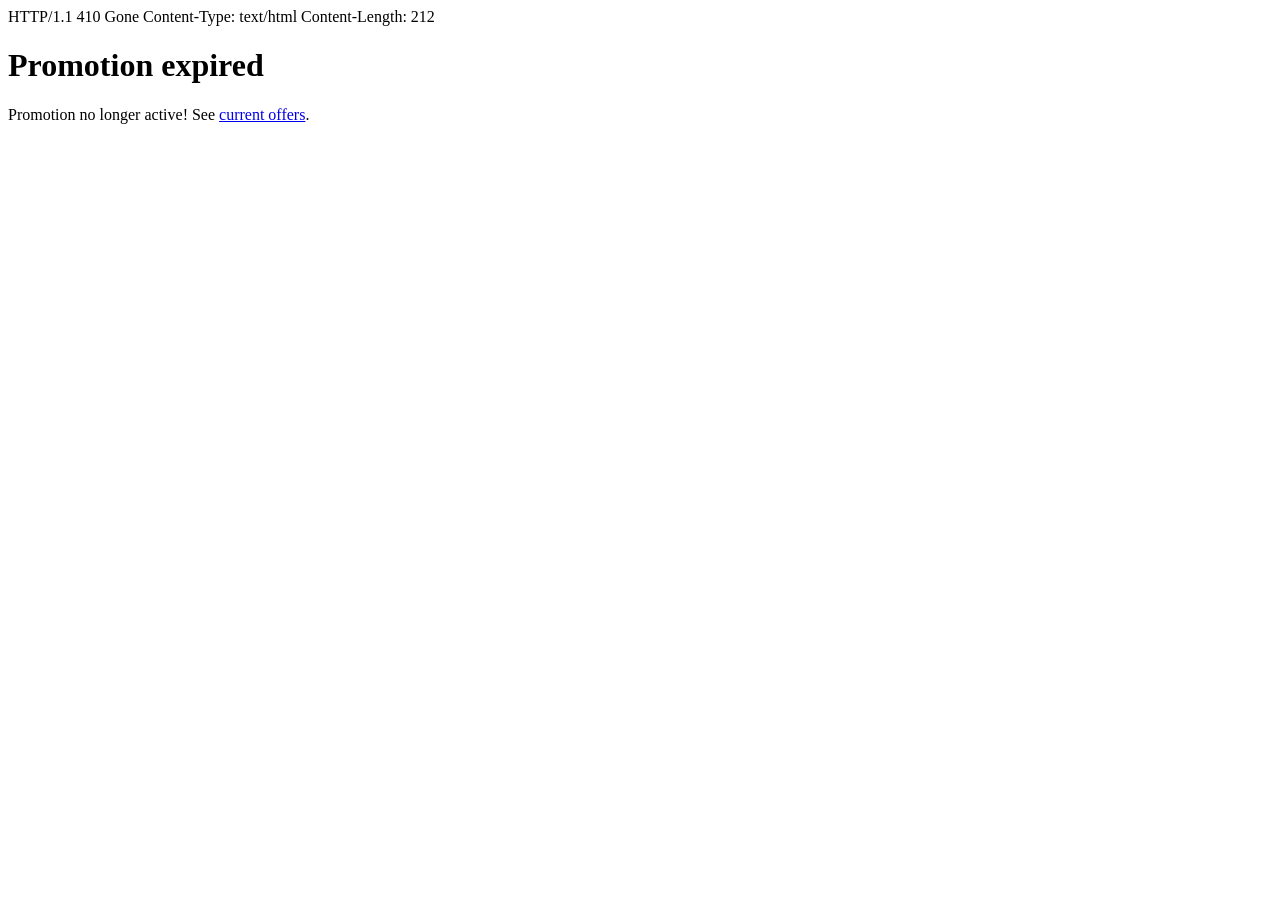
==== commit 92a96dd5: "Create index.html" ====
--- a/docs/index.html
+++ b/docs/index.html
@@ -1,1171 +1,13 @@
-<!doctype html>
-<html lang="en" class="no-js">
-<head>
-  <meta charset="utf-8">
-  <meta name="viewport" content="width=device-width, initial-scale=1, viewport-fit=cover">
-  <meta name="color-scheme" content="dark">
-  <meta name="theme-color" content="#07110f">
-  <meta name="referrer" content="no-referrer">
-  <meta name="robots" content="noindex, nofollow">
-  <meta name="description" content="The Starcode BOM main domain is temporarily unavailable while the site is being updated. Alternative services remain available.">
-  <title>Site update | Starcode BOM</title>
+HTTP/1.1 410 Gone
+Content-Type: text/html
+Content-Length: 212
 
-  <link
-    rel="icon"
-    type="image/svg+xml"
-    href="data:image/svg+xml,%3Csvg xmlns='http://www.w3.org/2000/svg' viewBox='0 0 64 64'%3E%3Crect width='64' height='64' rx='15' fill='%2307110f'/%3E%3Cpath d='M18 20h28M18 32h18M18 44h28' fill='none' stroke='%236ee7c2' stroke-width='5' stroke-linecap='round'/%3E%3Ccircle cx='45' cy='32' r='4' fill='%23f4f7f5'/%3E%3C/svg%3E"
-  >
-
-  <script>
-    (function () {
-      var browserLanguage = (navigator.language || navigator.userLanguage || "en").toLowerCase();
-      var initialLanguage = browserLanguage.indexOf("de") === 0 ? "de" : "en";
-      window.__starcodeInitialLanguage = initialLanguage;
-      document.documentElement.lang = initialLanguage;
-      document.documentElement.className = "js";
-    }());
-  </script>
-
-  <style>
-    :root {
-      --page: #07110f;
-      --page-raised: #0a1714;
-      --surface: rgba(15, 31, 27, 0.76);
-      --surface-solid: #0f1f1b;
-      --surface-hover: #132923;
-      --line: rgba(225, 244, 237, 0.13);
-      --line-strong: rgba(225, 244, 237, 0.22);
-      --text: #f4f7f5;
-      --text-soft: #b4c2bd;
-      --text-muted: #85958f;
-      --accent: #6ee7c2;
-      --accent-soft: rgba(110, 231, 194, 0.12);
-      --accent-line: rgba(110, 231, 194, 0.34);
-      --warning: #f0c675;
-      --warning-soft: rgba(240, 198, 117, 0.1);
-      --shadow: 0 34px 90px rgba(0, 0, 0, 0.34);
-      --content-width: 1180px;
-      --radius-large: 28px;
-      --radius-medium: 18px;
-      --radius-small: 12px;
-      --ease: cubic-bezier(0.22, 1, 0.36, 1);
-      --font-sans: Inter, ui-sans-serif, -apple-system, BlinkMacSystemFont, "Segoe UI", Roboto, Helvetica, Arial, sans-serif;
-      --font-mono: "SFMono-Regular", Consolas, "Liberation Mono", Menlo, monospace;
-    }
-
-    *,
-    *::before,
-    *::after {
-      box-sizing: border-box;
-    }
-
-    html {
-      min-width: 320px;
-      min-height: 100%;
-      background: var(--page);
-      scroll-behavior: smooth;
-      -webkit-text-size-adjust: 100%;
-      text-size-adjust: 100%;
-    }
-
-    body {
-      min-width: 320px;
-      min-height: 100vh;
-      min-height: 100svh;
-      margin: 0;
-      overflow-x: hidden;
-      color: var(--text);
-      background:
-        radial-gradient(circle at 77% 18%, rgba(39, 122, 98, 0.18), transparent 30rem),
-        radial-gradient(circle at 7% 84%, rgba(33, 83, 69, 0.13), transparent 26rem),
-        var(--page);
-      font-family: var(--font-sans);
-      font-size: 1rem;
-      line-height: 1.6;
-      -webkit-font-smoothing: antialiased;
-      text-rendering: optimizeLegibility;
-    }
-
-    body::before {
-      position: fixed;
-      inset: 0;
-      z-index: -2;
-      pointer-events: none;
-      content: "";
-      opacity: 0.28;
-      background-image:
-        linear-gradient(rgba(229, 245, 239, 0.035) 1px, transparent 1px),
-        linear-gradient(90deg, rgba(229, 245, 239, 0.035) 1px, transparent 1px);
-      background-size: 72px 72px;
-      mask-image: linear-gradient(to bottom, black, transparent 82%);
-      -webkit-mask-image: linear-gradient(to bottom, black, transparent 82%);
-    }
-
-    body::after {
-      position: fixed;
-      top: -16rem;
-      right: -15rem;
-      z-index: -1;
-      width: 39rem;
-      height: 39rem;
-      border: 1px solid rgba(110, 231, 194, 0.09);
-      border-radius: 50%;
-      box-shadow:
-        0 0 0 6rem rgba(110, 231, 194, 0.018),
-        0 0 0 12rem rgba(110, 231, 194, 0.012);
-      pointer-events: none;
-      content: "";
-    }
-
-    ::selection {
-      color: #06100d;
-      background: var(--accent);
-    }
-
-    a,
-    button {
-      -webkit-tap-highlight-color: transparent;
-    }
-
-    a {
-      color: inherit;
-    }
-
-    button {
-      font: inherit;
-    }
-
-    svg {
-      display: block;
-      flex: 0 0 auto;
-    }
-
-    .skip-link {
-      position: fixed;
-      top: 0.8rem;
-      left: 0.8rem;
-      z-index: 50;
-      padding: 0.72rem 1rem;
-      border: 1px solid var(--accent-line);
-      border-radius: 10px;
-      color: var(--page);
-      background: var(--accent);
-      font-size: 0.9rem;
-      font-weight: 720;
-      text-decoration: none;
-      transform: translateY(-160%);
-      transition: transform 180ms ease;
-    }
-
-    .skip-link:focus {
-      outline: none;
-      transform: translateY(0);
-    }
-
-    .page-shell {
-      position: relative;
-      display: grid;
-      grid-template-rows: auto 1fr auto;
-      min-height: 100vh;
-      min-height: 100svh;
-    }
-
-    .site-header,
-    .site-main,
-    .site-footer {
-      width: min(calc(100% - 3rem), var(--content-width));
-      margin-inline: auto;
-    }
-
-    .site-header {
-      display: flex;
-      align-items: center;
-      justify-content: space-between;
-      min-height: 92px;
-      padding-block: 1.25rem;
-      border-bottom: 1px solid var(--line);
-    }
-
-    .brand {
-      display: inline-flex;
-      align-items: center;
-      gap: 0.85rem;
-      min-width: 0;
-      color: var(--text);
-      text-decoration: none;
-    }
-
-    .brand-mark {
-      position: relative;
-      display: grid;
-      width: 38px;
-      height: 38px;
-      place-items: center;
-      overflow: hidden;
-      border: 1px solid var(--line-strong);
-      border-radius: 11px;
-      background: rgba(255, 255, 255, 0.035);
-      box-shadow: inset 0 1px 0 rgba(255, 255, 255, 0.04);
-    }
-
-    .brand-mark::before,
-    .brand-mark::after {
-      position: absolute;
-      left: 10px;
-      width: 18px;
-      height: 2px;
-      border-radius: 99px;
-      background: var(--accent);
-      content: "";
-    }
-
-    .brand-mark::before {
-      top: 12px;
-      box-shadow: 0 12px 0 var(--accent);
-    }
-
-    .brand-mark::after {
-      top: 18px;
-      width: 11px;
-      background: rgba(244, 247, 245, 0.9);
-    }
-
-    .brand-name {
-      overflow: hidden;
-      font-size: 0.98rem;
-      font-weight: 690;
-      letter-spacing: -0.01em;
-      text-overflow: ellipsis;
-      white-space: nowrap;
-    }
-
-    .language-control {
-      display: inline-flex;
-      align-items: center;
-      gap: 0.2rem;
-      padding: 0.25rem;
-      border: 1px solid var(--line);
-      border-radius: 11px;
-      background: rgba(255, 255, 255, 0.025);
-    }
-
-    .language-button {
-      min-width: 42px;
-      min-height: 34px;
-      padding: 0.38rem 0.65rem;
-      border: 0;
-      border-radius: 8px;
-      color: var(--text-muted);
-      background: transparent;
-      font-size: 0.78rem;
-      font-weight: 760;
-      letter-spacing: 0.06em;
-      cursor: pointer;
-      transition:
-        color 160ms ease,
-        background-color 160ms ease,
-        box-shadow 160ms ease;
-    }
-
-    .language-button:hover {
-      color: var(--text);
-    }
-
-    .language-button[aria-pressed="true"] {
-      color: var(--text);
-      background: rgba(255, 255, 255, 0.08);
-      box-shadow: 0 1px 4px rgba(0, 0, 0, 0.16);
-    }
-
-    .language-button:focus-visible,
-    .service-card:focus-visible,
-    .brand:focus-visible {
-      outline: 3px solid rgba(110, 231, 194, 0.38);
-      outline-offset: 4px;
-    }
-
-    .site-main {
-      display: flex;
-      align-items: center;
-      padding-block: clamp(3.5rem, 9vh, 7.5rem);
-    }
-
-    .status-layout {
-      display: grid;
-      grid-template-columns: minmax(0, 1.02fr) minmax(360px, 0.78fr);
-      gap: clamp(3.5rem, 8vw, 7.75rem);
-      width: 100%;
-      align-items: center;
-    }
-
-    .message-column {
-      position: relative;
-      max-width: 660px;
-      padding-left: 2.1rem;
-    }
-
-    .message-column::before {
-      position: absolute;
-      top: 0.28rem;
-      bottom: 0.35rem;
-      left: 0;
-      width: 2px;
-      border-radius: 999px;
-      background:
-        linear-gradient(
-          to bottom,
-          var(--accent) 0,
-          var(--accent) 4.5rem,
-          rgba(110, 231, 194, 0.18) 4.5rem,
-          rgba(110, 231, 194, 0) 100%
-        );
-      content: "";
-    }
-
-    .status-label {
-      display: inline-flex;
-      align-items: center;
-      gap: 0.62rem;
-      margin: 0 0 1.45rem;
-      color: var(--accent);
-      font-size: 0.78rem;
-      font-weight: 760;
-      letter-spacing: 0.14em;
-      line-height: 1.4;
-      text-transform: uppercase;
-    }
-
-    .status-indicator {
-      position: relative;
-      width: 9px;
-      height: 9px;
-      border-radius: 50%;
-      background: var(--accent);
-      box-shadow: 0 0 0 5px var(--accent-soft);
-    }
-
-    .status-indicator::after {
-      position: absolute;
-      inset: -5px;
-      border: 1px solid var(--accent-line);
-      border-radius: inherit;
-      content: "";
-      animation: status-pulse 2.8s ease-out infinite;
-    }
-
-    @keyframes status-pulse {
-      0% {
-        opacity: 0.9;
-        transform: scale(0.7);
-      }
-      70%,
-      100% {
-        opacity: 0;
-        transform: scale(1.75);
-      }
-    }
-
-    h1 {
-      max-width: 13ch;
-      margin: 0;
-      font-size: clamp(2.65rem, 6vw, 5.6rem);
-      font-weight: 645;
-      letter-spacing: -0.058em;
-      line-height: 0.98;
-      text-wrap: balance;
-    }
-
-    .lead {
-      max-width: 57ch;
-      margin: clamp(1.65rem, 3vw, 2.25rem) 0 0;
-      color: var(--text-soft);
-      font-size: clamp(1.06rem, 1.55vw, 1.22rem);
-      line-height: 1.72;
-      text-wrap: pretty;
-    }
-
-    .domain-state {
-      display: flex;
-      align-items: flex-start;
-      gap: 0.82rem;
-      max-width: 580px;
-      margin-top: 2.35rem;
-      padding-top: 1.35rem;
-      border-top: 1px solid var(--line);
-      color: var(--text-muted);
-      font-size: 0.9rem;
-      line-height: 1.55;
-    }
-
-    .domain-state svg {
-      width: 19px;
-      height: 19px;
-      margin-top: 0.15rem;
-      color: var(--warning);
-    }
-
-    .domain-state strong {
-      color: var(--text-soft);
-      font-weight: 650;
-    }
-
-    .services-panel {
-      position: relative;
-      padding: clamp(1.15rem, 2vw, 1.5rem);
-      border: 1px solid var(--line);
-      border-radius: var(--radius-large);
-      background: var(--surface);
-      box-shadow: var(--shadow), inset 0 1px 0 rgba(255, 255, 255, 0.035);
-      backdrop-filter: blur(18px);
-      -webkit-backdrop-filter: blur(18px);
-    }
-
-    .services-panel::before {
-      position: absolute;
-      top: -1px;
-      right: 2rem;
-      left: 2rem;
-      height: 1px;
-      background: linear-gradient(90deg, transparent, var(--accent-line), transparent);
-      content: "";
-    }
-
-    .services-header {
-      display: flex;
-      align-items: flex-end;
-      justify-content: space-between;
-      gap: 1rem;
-      padding: 0.55rem 0.55rem 1.25rem;
-    }
-
-    .services-kicker {
-      margin: 0 0 0.25rem;
-      color: var(--text-muted);
-      font-family: var(--font-mono);
-      font-size: 0.72rem;
-      font-weight: 600;
-      letter-spacing: 0.08em;
-      text-transform: uppercase;
-    }
-
-    .services-title {
-      margin: 0;
-      font-size: clamp(1.22rem, 2vw, 1.5rem);
-      font-weight: 650;
-      letter-spacing: -0.025em;
-      line-height: 1.25;
-    }
-
-    .service-count {
-      display: inline-flex;
-      align-items: center;
-      gap: 0.42rem;
-      flex: 0 0 auto;
-      padding-bottom: 0.1rem;
-      color: var(--text-muted);
-      font-size: 0.78rem;
-      white-space: nowrap;
-    }
-
-    .service-count::before {
-      width: 6px;
-      height: 6px;
-      border-radius: 50%;
-      background: var(--accent);
-      content: "";
-      box-shadow: 0 0 0 3px var(--accent-soft);
-    }
-
-    .services-list {
-      display: grid;
-      gap: 0.72rem;
-      margin: 0;
-      padding: 0;
-      list-style: none;
-    }
-
-    .service-card {
-      position: relative;
-      display: grid;
-      grid-template-columns: auto minmax(0, 1fr) auto;
-      gap: 1rem;
-      align-items: center;
-      min-height: 106px;
-      padding: 1.1rem;
-      overflow: hidden;
-      border: 1px solid var(--line);
-      border-radius: var(--radius-medium);
-      color: var(--text);
-      background: rgba(255, 255, 255, 0.024);
-      text-decoration: none;
-      transition:
-        transform 260ms var(--ease),
-        border-color 220ms ease,
-        background-color 220ms ease,
-        box-shadow 260ms var(--ease);
-    }
-
-    .service-card::after {
-      position: absolute;
-      inset: 0;
-      pointer-events: none;
-      border-radius: inherit;
-      background: linear-gradient(105deg, transparent 45%, rgba(110, 231, 194, 0.055));
-      content: "";
-      opacity: 0;
-      transition: opacity 220ms ease;
-    }
-
-    .service-card:hover {
-      z-index: 1;
-      border-color: var(--accent-line);
-      background: rgba(110, 231, 194, 0.055);
-      box-shadow: 0 16px 36px rgba(0, 0, 0, 0.18);
-      transform: translateY(-3px);
-    }
-
-    .service-card:hover::after {
-      opacity: 1;
-    }
-
-    .service-icon {
-      display: grid;
-      width: 48px;
-      height: 48px;
-      place-items: center;
-      border: 1px solid var(--accent-line);
-      border-radius: 14px;
-      color: var(--accent);
-      background: var(--accent-soft);
-    }
-
-    .service-icon svg {
-      width: 23px;
-      height: 23px;
-    }
-
-    .service-copy {
-      min-width: 0;
-    }
-
-    .service-name {
-      display: block;
-      overflow: hidden;
-      font-size: 1rem;
-      font-weight: 670;
-      letter-spacing: -0.012em;
-      line-height: 1.35;
-      text-overflow: ellipsis;
-      white-space: nowrap;
-    }
-
-    .service-url {
-      display: block;
-      overflow: hidden;
-      margin-top: 0.28rem;
-      color: var(--text-muted);
-      font-family: var(--font-mono);
-      font-size: 0.72rem;
-      line-height: 1.45;
-      text-overflow: ellipsis;
-      white-space: nowrap;
-    }
-
-    .service-action {
-      position: relative;
-      z-index: 1;
-      display: grid;
-      width: 38px;
-      height: 38px;
-      place-items: center;
-      border: 1px solid var(--line);
-      border-radius: 11px;
-      color: var(--text-soft);
-      background: rgba(255, 255, 255, 0.025);
-      transition:
-        color 180ms ease,
-        border-color 180ms ease,
-        background-color 180ms ease,
-        transform 240ms var(--ease);
-    }
-
-    .service-action svg {
-      width: 17px;
-      height: 17px;
-    }
-
-    .service-card:hover .service-action {
-      border-color: var(--accent-line);
-      color: var(--page);
-      background: var(--accent);
-      transform: translate(2px, -2px);
-    }
-
-    .panel-note {
-      display: flex;
-      gap: 0.68rem;
-      align-items: flex-start;
-      margin: 1rem 0 0;
-      padding: 0.4rem 0.55rem 0.15rem;
-      color: var(--text-muted);
-      font-size: 0.82rem;
-      line-height: 1.55;
-    }
-
-    .panel-note svg {
-      width: 17px;
-      height: 17px;
-      margin-top: 0.12rem;
-      color: var(--accent);
-    }
-
-    .site-footer {
-      display: flex;
-      align-items: center;
-      justify-content: space-between;
-      gap: 1.5rem;
-      min-height: 78px;
-      padding-block: 1.25rem;
-      border-top: 1px solid var(--line);
-      color: var(--text-muted);
-      font-size: 0.78rem;
-    }
-
-    .copyright,
-    .footer-note {
-      margin: 0;
-    }
-
-    .footer-note {
-      display: inline-flex;
-      align-items: center;
-      gap: 0.52rem;
-      text-align: right;
-    }
-
-    .footer-note svg {
-      width: 15px;
-      height: 15px;
-      color: var(--text-muted);
-    }
-
-    .no-js .language-control {
-      display: none;
-    }
-
-    @media (max-width: 940px) {
-      body::after {
-        top: -20rem;
-        right: -22rem;
-      }
-
-      .site-main {
-        align-items: flex-start;
-      }
-
-      .status-layout {
-        grid-template-columns: 1fr;
-        gap: 3.5rem;
-      }
-
-      .message-column {
-        max-width: 760px;
-      }
-
-      h1 {
-        max-width: 15ch;
-      }
-
-      .services-panel {
-        width: 100%;
-      }
-    }
-
-    @media (max-width: 640px) {
-      :root {
-        --radius-large: 22px;
-        --radius-medium: 15px;
-      }
-
-      body::before {
-        background-size: 48px 48px;
-      }
-
-      .site-header,
-      .site-main,
-      .site-footer {
-        width: min(calc(100% - 2rem), var(--content-width));
-      }
-
-      .site-header {
-        min-height: 78px;
-        padding-block: 1rem;
-      }
-
-      .brand-mark {
-        width: 35px;
-        height: 35px;
-      }
-
-      .brand-mark::before,
-      .brand-mark::after {
-        left: 9px;
-      }
-
-      .brand-name {
-        max-width: 150px;
-        font-size: 0.91rem;
-      }
-
-      .language-button {
-        min-width: 39px;
-        min-height: 32px;
-        padding-inline: 0.5rem;
-      }
-
-      .site-main {
-        padding-block: 3.4rem 4.2rem;
-      }
-
-      .status-layout {
-        gap: 2.8rem;
-      }
-
-      .message-column {
-        padding-left: 1.35rem;
-      }
-
-      .message-column::before {
-        width: 1px;
-      }
-
-      .status-label {
-        margin-bottom: 1.15rem;
-        font-size: 0.72rem;
-      }
-
-      h1 {
-        font-size: clamp(2.45rem, 13.4vw, 4.1rem);
-        letter-spacing: -0.052em;
-        line-height: 1.01;
-      }
-
-      .lead {
-        margin-top: 1.4rem;
-        font-size: 1rem;
-        line-height: 1.68;
-      }
-
-      .domain-state {
-        margin-top: 1.8rem;
-        padding-top: 1.1rem;
-        font-size: 0.84rem;
-      }
-
-      .services-panel {
-        padding: 0.8rem;
-      }
-
-      .services-header {
-        align-items: flex-start;
-        padding: 0.7rem 0.45rem 1.1rem;
-      }
-
-      .service-count {
-        padding-top: 0.25rem;
-        font-size: 0.72rem;
-      }
-
-      .service-card {
-        grid-template-columns: auto minmax(0, 1fr) auto;
-        gap: 0.8rem;
-        min-height: 92px;
-        padding: 0.85rem;
-      }
-
-      .service-icon {
-        width: 42px;
-        height: 42px;
-        border-radius: 12px;
-      }
-
-      .service-icon svg {
-        width: 20px;
-        height: 20px;
-      }
-
-      .service-action {
-        width: 34px;
-        height: 34px;
-      }
-
-      .service-url {
-        font-size: 0.66rem;
-      }
-
-      .panel-note {
-        padding-inline: 0.45rem;
-      }
-
-      .site-footer {
-        align-items: flex-start;
-        flex-direction: column;
-        gap: 0.5rem;
-        padding-block: 1.3rem;
-      }
-
-      .footer-note {
-        text-align: left;
-      }
-    }
-
-    @media (max-width: 390px) {
-      .brand-name {
-        max-width: 112px;
-      }
-
-      .service-card {
-        grid-template-columns: auto minmax(0, 1fr);
-      }
-
-      .service-action {
-        display: none;
-      }
-    }
-
-    @media (prefers-reduced-motion: reduce) {
-      html {
-        scroll-behavior: auto;
-      }
-
-      *,
-      *::before,
-      *::after {
-        scroll-behavior: auto !important;
-        animation-duration: 0.01ms !important;
-        animation-iteration-count: 1 !important;
-        transition-duration: 0.01ms !important;
-      }
-    }
-
-    @media (prefers-contrast: more) {
-      :root {
-        --line: rgba(244, 247, 245, 0.3);
-        --line-strong: rgba(244, 247, 245, 0.48);
-        --text-soft: #d6dfdc;
-        --text-muted: #b7c3bf;
-      }
-    }
-
-    @media print {
-      :root {
-        --page: #ffffff;
-        --surface: #ffffff;
-        --text: #101a17;
-        --text-soft: #34443e;
-        --text-muted: #56655f;
-        --line: rgba(16, 26, 23, 0.2);
-        --line-strong: rgba(16, 26, 23, 0.32);
-        --accent: #14785e;
-        --accent-soft: rgba(20, 120, 94, 0.08);
-        --accent-line: rgba(20, 120, 94, 0.32);
-      }
-
-      body {
-        background: #ffffff;
-      }
-
-      body::before,
-      body::after,
-      .language-control,
-      .status-indicator::after {
-        display: none;
-      }
-
-      .page-shell {
-        min-height: auto;
-      }
-
-      .site-main {
-        padding-block: 4rem;
-      }
-
-      .services-panel {
-        box-shadow: none;
-        backdrop-filter: none;
-      }
-
-      .service-card {
-        break-inside: avoid;
-      }
-    }
-  </style>
-</head>
-
-<body>
-  <a class="skip-link" href="#main" data-i18n="skipLink">Skip to main content</a>
-
-  <div class="page-shell">
-    <header class="site-header" aria-label="Website header" data-i18n-aria-label="headerLabel">
-      <a class="brand" href="https://starcode-bom.com/" aria-label="Starcode BOM homepage" data-i18n-aria-label="brandLabel">
-        <span class="brand-mark" aria-hidden="true"></span>
-        <span class="brand-name">Starcode BOM</span>
-      </a>
-
-      <div class="language-control" role="group" aria-label="Select language" data-i18n-aria-label="languageLabel">
-        <button class="language-button" type="button" data-language="de" aria-pressed="false">DE</button>
-        <button class="language-button" type="button" data-language="en" aria-pressed="true">EN</button>
-      </div>
-    </header>
-
-    <main class="site-main" id="main" tabindex="-1">
-      <div class="status-layout">
-        <section class="message-column" aria-labelledby="page-title">
-          <p class="status-label">
-            <span class="status-indicator" aria-hidden="true"></span>
-            <span data-i18n="statusLabel">Update in progress</span>
-          </p>
-
-          <h1 id="page-title" data-i18n="title">The main site is being updated.</h1>
-
-          <p class="lead" data-i18n="lead">
-            starcode-bom.com is temporarily unavailable. The services listed here remain accessible while work on the main site continues.
-          </p>
-
-          <div class="domain-state">
-            <svg viewBox="0 0 24 24" aria-hidden="true" fill="none" stroke="currentColor" stroke-width="1.8" stroke-linecap="round" stroke-linejoin="round">
-              <circle cx="12" cy="12" r="9"></circle>
-              <path d="M12 7.8v4.8"></path>
-              <path d="M12 16.4h.01"></path>
-            </svg>
-            <span>
-              <strong data-i18n="domainStateTitle">Main domain unavailable.</strong>
-              <span data-i18n="domainStateText"> No action is required. Please use one of the available destinations until the update is complete.</span>
-            </span>
-          </div>
-        </section>
-
-        <aside class="services-panel" aria-labelledby="services-title">
-          <div class="services-header">
-            <div>
-              <p class="services-kicker" data-i18n="servicesKicker">Service access</p>
-              <h2 class="services-title" id="services-title" data-i18n="servicesTitle">Available destinations</h2>
-            </div>
-            <span class="service-count" data-i18n="serviceCount">2 services online</span>
-          </div>
-
-          <ul class="services-list">
-            <li>
-              <a
-                class="service-card"
-                href="https://wific-install.starcode-bom.com/"
-                target="_blank"
-                rel="noopener noreferrer"
-                aria-label="Open WiFiC Install"
-                data-i18n-aria-label="wificLabel"
-              >
-                <span class="service-icon" aria-hidden="true">
-                  <svg viewBox="0 0 24 24" fill="none" stroke="currentColor" stroke-width="1.7" stroke-linecap="round" stroke-linejoin="round">
-                    <path d="M4.8 9.8a10.4 10.4 0 0 1 14.4 0"></path>
-                    <path d="M7.8 13a6.2 6.2 0 0 1 8.4 0"></path>
-                    <path d="M10.6 16.2a2.2 2.2 0 0 1 2.8 0"></path>
-                    <circle cx="12" cy="19" r=".7" fill="currentColor" stroke="none"></circle>
-                  </svg>
-                </span>
-                <span class="service-copy">
-                  <span class="service-name">WiFiC Install</span>
-                  <span class="service-url">wific-install.starcode-bom.com</span>
-                </span>
-                <span class="service-action" aria-hidden="true">
-                  <svg viewBox="0 0 24 24" fill="none" stroke="currentColor" stroke-width="1.8" stroke-linecap="round" stroke-linejoin="round">
-                    <path d="M8 16 16 8"></path>
-                    <path d="M9 8h7v7"></path>
-                  </svg>
-                </span>
-              </a>
-            </li>
-
-            <li>
-              <a
-                class="service-card"
-                href="https://metadata.starcode-bom.com/"
-                target="_blank"
-                rel="noopener noreferrer"
-                aria-label="Open Metadata"
-                data-i18n-aria-label="metadataLabel"
-              >
-                <span class="service-icon" aria-hidden="true">
-                  <svg viewBox="0 0 24 24" fill="none" stroke="currentColor" stroke-width="1.7" stroke-linecap="round" stroke-linejoin="round">
-                    <rect x="4" y="4" width="16" height="16" rx="3"></rect>
-                    <path d="M8 9h8"></path>
-                    <path d="M8 12.5h5"></path>
-                    <path d="M8 16h7"></path>
-                  </svg>
-                </span>
-                <span class="service-copy">
-                  <span class="service-name">Metadata</span>
-                  <span class="service-url">metadata.starcode-bom.com</span>
-                </span>
-                <span class="service-action" aria-hidden="true">
-                  <svg viewBox="0 0 24 24" fill="none" stroke="currentColor" stroke-width="1.8" stroke-linecap="round" stroke-linejoin="round">
-                    <path d="M8 16 16 8"></path>
-                    <path d="M9 8h7v7"></path>
-                  </svg>
-                </span>
-              </a>
-            </li>
-          </ul>
-
-          <p class="panel-note">
-            <svg viewBox="0 0 24 24" aria-hidden="true" fill="none" stroke="currentColor" stroke-width="1.8" stroke-linecap="round" stroke-linejoin="round">
-              <path d="M12 3.8 20 7v5.3c0 4.2-3.1 7-8 8.3-4.9-1.3-8-4.1-8-8.3V7l8-3.2Z"></path>
-              <path d="m8.9 12.1 2 2 4.4-4.5"></path>
-            </svg>
-            <span data-i18n="panelNote">Links lead directly to official Starcode BOM subdomains.</span>
-          </p>
-        </aside>
-      </div>
-    </main>
-
-    <footer class="site-footer">
-      <p class="copyright">
-        &copy; <span id="copyright-year">2026</span> Starcode BOM.
-        <span data-i18n="copyright">All rights reserved.</span>
-      </p>
-
-      <p class="footer-note">
-        <svg viewBox="0 0 24 24" aria-hidden="true" fill="none" stroke="currentColor" stroke-width="1.7" stroke-linecap="round" stroke-linejoin="round">
-          <circle cx="12" cy="12" r="9"></circle>
-          <path d="M3.5 12h17"></path>
-          <path d="M12 3c2.3 2.5 3.5 5.5 3.5 9s-1.2 6.5-3.5 9c-2.3-2.5-3.5-5.5-3.5-9S9.7 5.5 12 3Z"></path>
-        </svg>
-        <span data-i18n="languageNote">Language selected from browser settings</span>
-      </p>
-    </footer>
-  </div>
-
-  <noscript>
-    <style>
-      .noscript-note {
-        position: fixed;
-        right: 1rem;
-        bottom: 1rem;
-        left: 1rem;
-        z-index: 20;
-        max-width: 680px;
-        margin-inline: auto;
-        padding: 0.85rem 1rem;
-        border: 1px solid rgba(240, 198, 117, 0.38);
-        border-radius: 12px;
-        color: #eadcbf;
-        background: #172019;
-        font-family: ui-sans-serif, -apple-system, BlinkMacSystemFont, "Segoe UI", sans-serif;
-        font-size: 0.86rem;
-        line-height: 1.5;
-        box-shadow: 0 16px 40px rgba(0, 0, 0, 0.35);
-      }
-    </style>
-    <div class="noscript-note">Automatic language selection requires JavaScript. The English version is currently displayed.</div>
-  </noscript>
-
-  <script>
-    (function () {
-      "use strict";
-
-      var translations = {
-        de: {
-          pageTitle: "Seiten-Update | Starcode BOM",
-          pageDescription: "Die Starcode-BOM-Hauptdomain ist während einer Aktualisierung vorübergehend nicht verfügbar. Alternative Dienste bleiben erreichbar.",
-          skipLink: "Zum Hauptinhalt springen",
-          headerLabel: "Kopfbereich der Website",
-          brandLabel: "Starcode-BOM-Startseite",
-          languageLabel: "Sprache auswählen",
-          statusLabel: "Aktualisierung läuft",
-          title: "Die Hauptseite wird gerade aktualisiert.",
-          lead: "starcode-bom.com ist vorübergehend nicht verfügbar. Die hier aufgeführten Dienste bleiben erreichbar, während die Arbeiten an der Hauptseite weiterlaufen.",
-          domainStateTitle: "Hauptdomain nicht verfügbar.",
-          domainStateText: " Du musst nichts unternehmen. Nutze bitte bis zum Abschluss des Updates eines der verfügbaren Ziele.",
-          servicesKicker: "Dienstzugriff",
-          servicesTitle: "Verfügbare Ziele",
-          serviceCount: "2 Dienste online",
-          wificLabel: "WiFiC Install öffnen",
-          metadataLabel: "Metadata öffnen",
-          panelNote: "Die Links führen direkt zu offiziellen Starcode-BOM-Subdomains.",
-          copyright: "Alle Rechte vorbehalten.",
-          languageNote: "Sprache anhand der Browsereinstellung ausgewählt"
-        },
-        en: {
-          pageTitle: "Site update | Starcode BOM",
-          pageDescription: "The Starcode BOM main domain is temporarily unavailable while the site is being updated. Alternative services remain available.",
-          skipLink: "Skip to main content",
-          headerLabel: "Website header",
-          brandLabel: "Starcode BOM homepage",
-          languageLabel: "Select language",
-          statusLabel: "Update in progress",
-          title: "The main site is being updated.",
-          lead: "starcode-bom.com is temporarily unavailable. The services listed here remain accessible while work on the main site continues.",
-          domainStateTitle: "Main domain unavailable.",
-          domainStateText: " No action is required. Please use one of the available destinations until the update is complete.",
-          servicesKicker: "Service access",
-          servicesTitle: "Available destinations",
-          serviceCount: "2 services online",
-          wificLabel: "Open WiFiC Install",
-          metadataLabel: "Open Metadata",
-          panelNote: "Links lead directly to official Starcode BOM subdomains.",
-          copyright: "All rights reserved.",
-          languageNote: "Language selected from browser settings"
-        }
-      };
-
-      var description = document.querySelector('meta[name="description"]');
-      var languageButtons = Array.prototype.slice.call(document.querySelectorAll("[data-language]"));
-      var textNodes = Array.prototype.slice.call(document.querySelectorAll("[data-i18n]"));
-      var ariaNodes = Array.prototype.slice.call(document.querySelectorAll("[data-i18n-aria-label]"));
-
-      function setLanguage(language) {
-        var selected = translations[language] ? language : "en";
-        var dictionary = translations[selected];
-
-        document.documentElement.lang = selected;
-        document.title = dictionary.pageTitle;
-
-        if (description) {
-          description.setAttribute("content", dictionary.pageDescription);
-        }
-
-        textNodes.forEach(function (node) {
-          var key = node.getAttribute("data-i18n");
-          if (Object.prototype.hasOwnProperty.call(dictionary, key)) {
-            node.textContent = dictionary[key];
-          }
-        });
-
-        ariaNodes.forEach(function (node) {
-          var key = node.getAttribute("data-i18n-aria-label");
-          if (Object.prototype.hasOwnProperty.call(dictionary, key)) {
-            node.setAttribute("aria-label", dictionary[key]);
-          }
-        });
-
-        languageButtons.forEach(function (button) {
-          var isSelected = button.getAttribute("data-language") === selected;
-          button.setAttribute("aria-pressed", String(isSelected));
-        });
-      }
-
-      languageButtons.forEach(function (button) {
-        button.addEventListener("click", function () {
-          setLanguage(button.getAttribute("data-language"));
-        });
-      });
-
-      var year = document.getElementById("copyright-year");
-      if (year) {
-        year.textContent = String(new Date().getFullYear());
-      }
-
-      setLanguage(window.__starcodeInitialLanguage || "en");
-    }());
-  </script>
-</body>
+<html lang="en-US">
+  <head>
+    <title>Promotion expired</title>
+  </head>
+  <body>
+    <h1>Promotion expired</h1>
+    <p>Promotion no longer active! See <a href="/offers">current offers</a>.</p>
+  </body>
 </html>
